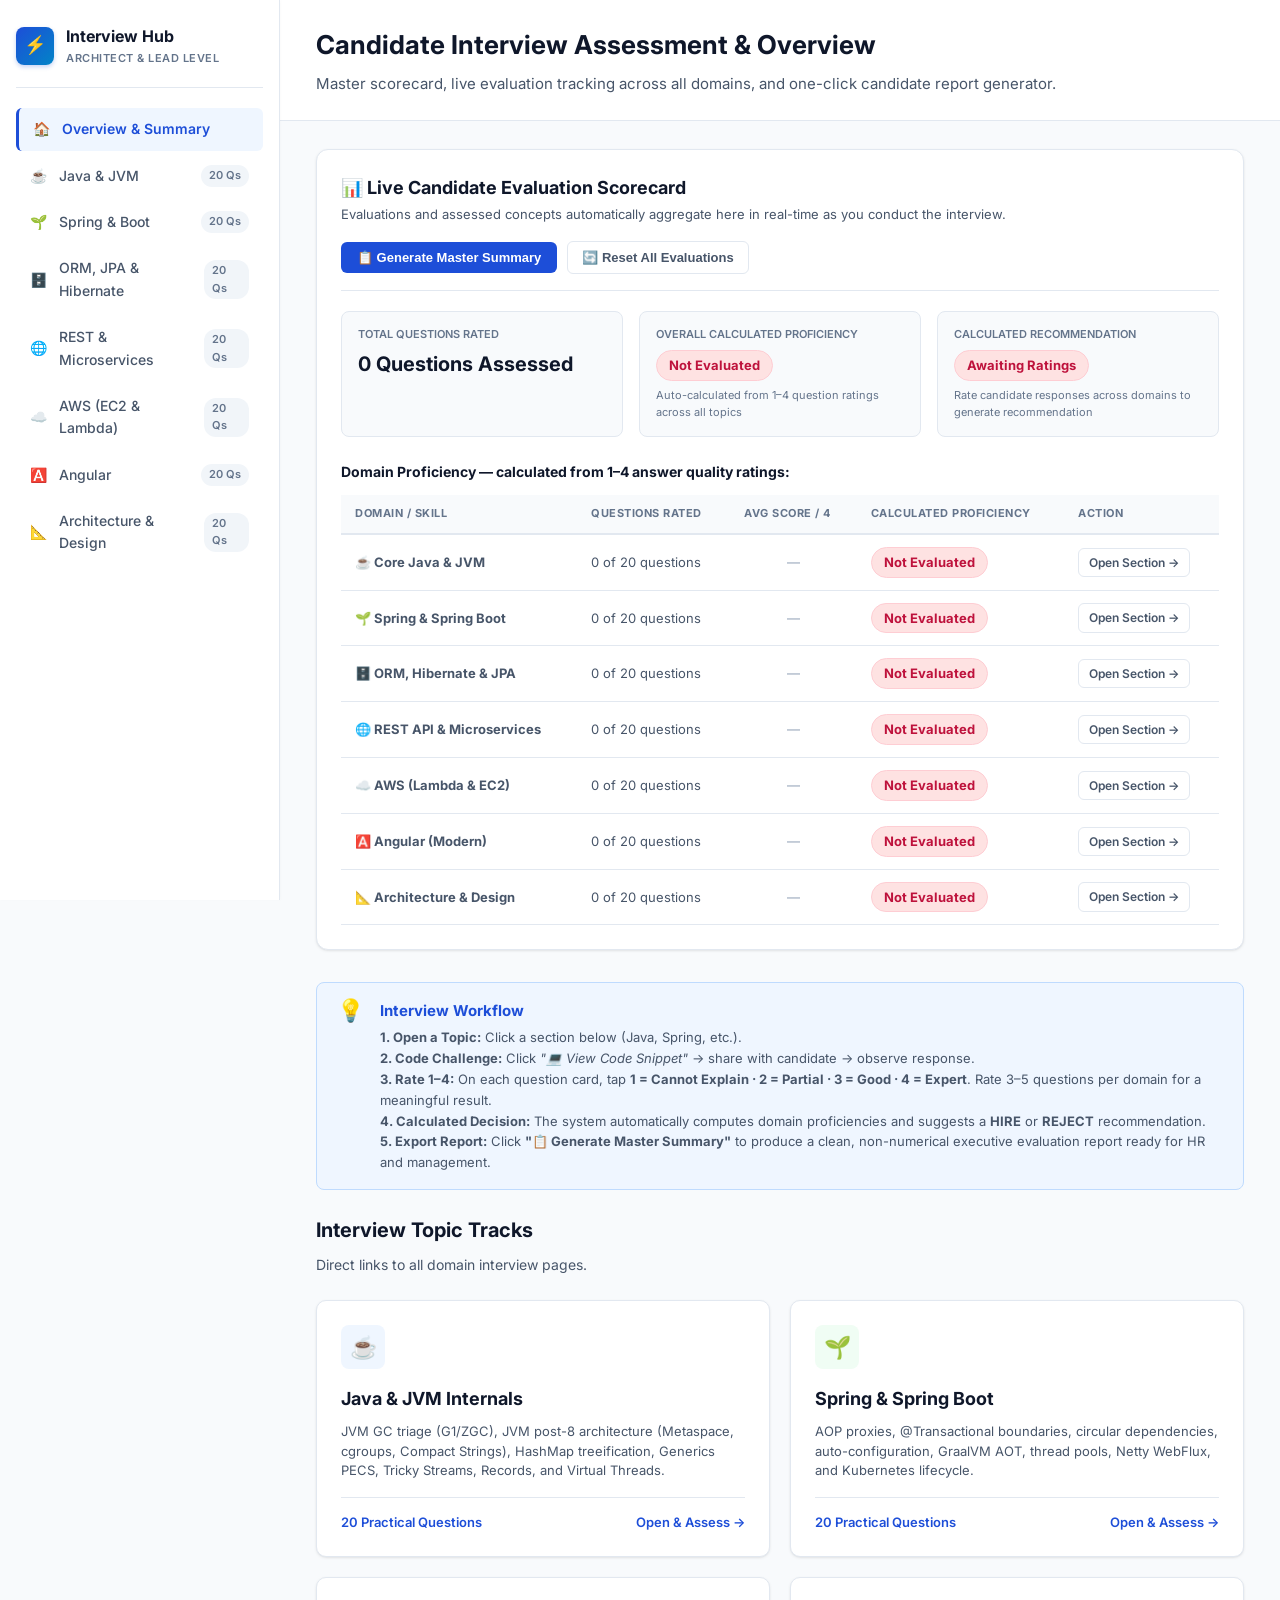
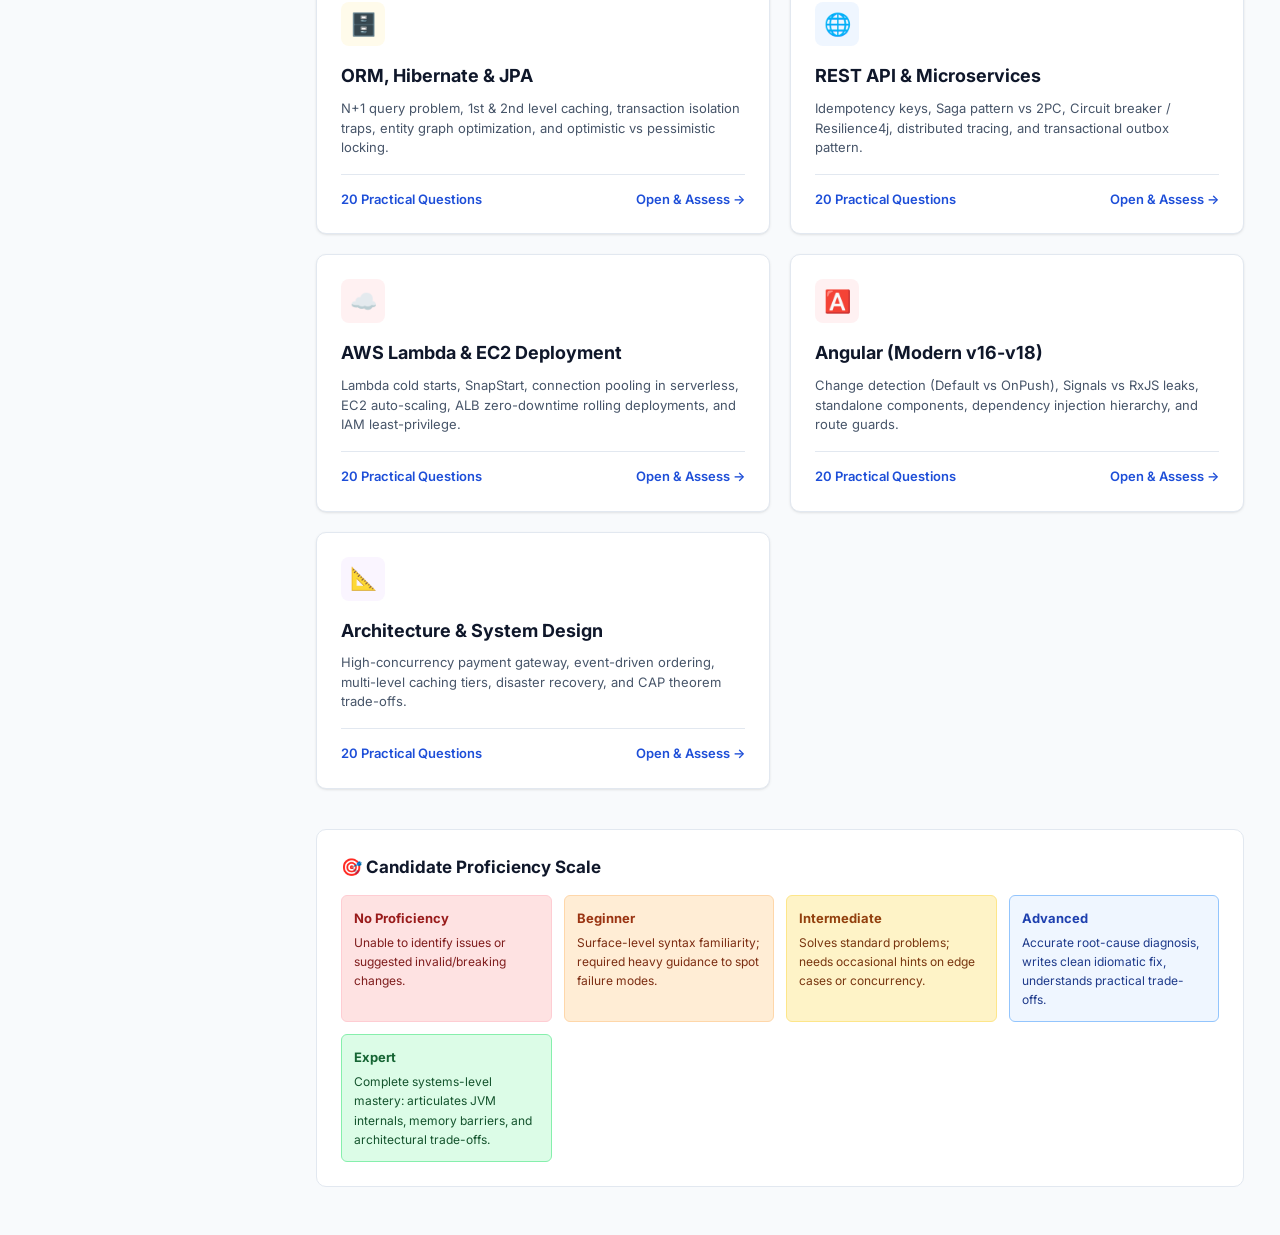
==== interview-questions/index.html @ 67044728 "Interview questions" ====
<!DOCTYPE html>
<html lang="en">
<head>
    <meta charset="UTF-8">
    <meta name="viewport" content="width=device-width, initial-scale=1.0">
    <title>Technical Interview Suite | Candidate Assessment Hub</title>
    <link rel="stylesheet" href="css/styles.css">
</head>
<body>
    <!-- Sidebar Navigation -->
    <aside class="sidebar">
        <div class="brand">
            <div class="brand-icon">⚡</div>
            <div class="brand-title">
                <h2>Interview Hub</h2>
                <p>Architect & Lead Level</p>
            </div>
        </div>
        <ul class="nav-links">
            <li><a href="index.html" class="nav-link active"><span>🏠</span> Overview & Summary</a></li>
            <li><a href="java.html" class="nav-link"><span>☕</span> Java & JVM <span class="nav-badge">20 Qs</span></a></li>
            <li><a href="spring-spring-boot.html" class="nav-link"><span>🌱</span> Spring & Boot <span class="nav-badge">20 Qs</span></a></li>
            <li><a href="orm-hibernate-jpa.html" class="nav-link"><span>🗄️</span> ORM, JPA & Hibernate <span class="nav-badge">20 Qs</span></a></li>
            <li><a href="rest-api-microservices.html" class="nav-link"><span>🌐</span> REST & Microservices <span class="nav-badge">20 Qs</span></a></li>
            <li><a href="aws-deployment.html" class="nav-link"><span>☁️</span> AWS (EC2 & Lambda) <span class="nav-badge">20 Qs</span></a></li>
            <li><a href="angular.html" class="nav-link"><span>🅰️</span> Angular <span class="nav-badge">20 Qs</span></a></li>
            <li><a href="architecture-design.html" class="nav-link"><span>📐</span> Architecture & Design <span class="nav-badge">20 Qs</span></a></li>
        </ul>
    </aside>

    <!-- Main Content Area -->
    <main class="main-wrapper">
        <header class="header">
            <h1>Candidate Interview Assessment & Overview</h1>
            <p>Master scorecard, live evaluation tracking across all domains, and one-click candidate report generator.</p>
        </header>

        <div class="content-container">

            <!-- MASTER INTERVIEW EVALUATION DASHBOARD -->
            <div class="master-summary-box">
                <div class="master-summary-header">
                    <div>
                        <h2 style="font-size: 18px; font-weight: 700; color: #0f172a;">📊 Live Candidate Evaluation Scorecard</h2>
                        <p style="font-size: 13px; color: var(--text-secondary); margin-top: 2px;">
                            Evaluations and assessed concepts automatically aggregate here in real-time as you conduct the interview.
                        </p>
                    </div>
                    <div style="display: flex; gap: 10px; align-items: center;">
                        <button class="btn-primary" onclick="openMasterSummaryModal()">📋 Generate Master Summary</button>
                        <button class="btn-outline" onclick="resetAllInterviewData()">🔄 Reset All Evaluations</button>
                    </div>
                </div>

                <!-- Stats Cards Grid -->
                <div class="master-stats-grid">
                    <div class="master-stat-card">
                        <div class="label">Total Questions Rated</div>
                        <div class="value" id="masterTotalEvaluated">0 Questions Rated</div>
                    </div>
                    <div class="master-stat-card">
                        <div class="label">Overall Calculated Proficiency</div>
                        <div style="margin-top: 6px;">
                            <span class="verdict-badge none" id="masterOverallVerdict">Not Rated Yet</span>
                            <div style="font-size: 11px; color: var(--text-muted); margin-top: 6px;">Auto-calculated from 1–4 question ratings across all topics</div>
                        </div>
                    </div>
                    <div class="master-stat-card">
                        <div class="label">Calculated Recommendation</div>
                        <div style="margin-top: 6px;">
                            <span class="verdict-badge none" id="masterCalculatedRecommendation">Awaiting Ratings</span>
                            <div style="font-size: 11px; color: var(--text-muted); margin-top: 6px;" id="masterRecommendationSub">Rate questions across domains to generate recommendation</div>
                        </div>
                    </div>
                </div>

                <!-- Section Breakdown Table -->
                <h3 style="font-size: 14px; font-weight: 700; color: #0f172a; margin-top: 14px; margin-bottom: 8px;">
                    Domain Proficiency — calculated from 1–4 answer quality ratings:
                </h3>
                <table class="section-summary-table">
                    <thead>
                        <tr>
                            <th>Domain / Skill</th>
                            <th>Questions Rated</th>
                            <th>Avg Score / 4</th>
                            <th>Calculated Proficiency</th>
                            <th>Action</th>
                        </tr>
                    </thead>
                    <tbody id="masterSummaryTableBody">
                        <!-- Populated dynamically by interview-tracker.js -->
                    </tbody>
                </table>
            </div>

            <!-- Guidelines Box -->
            <div class="guideline-box">
                <div class="icon">💡</div>
                <div>
                    <h3>Interview Workflow</h3>
                    <p>
                        <strong>1. Open a Topic:</strong> Click a section below (Java, Spring, etc.).<br>
                        <strong>2. Code Challenge:</strong> Click <em>"💻 View Code Snippet"</em> → share with candidate → observe response.<br>
                        <strong>3. Rate 1–4:</strong> On each question card, tap <strong>1 = Cannot Explain · 2 = Partial · 3 = Good · 4 = Expert</strong>. Rate 3–5 questions per domain for a meaningful result.<br>
                        <strong>4. Calculated Decision:</strong> The system automatically computes domain proficiencies and suggests a <strong>HIRE</strong> or <strong>REJECT</strong> recommendation.<br>
                        <strong>5. Export Report:</strong> Click <strong>"📋 Generate Master Summary"</strong> to produce a clean, non-numerical executive evaluation report ready for HR and management.
                    </p>
                </div>
            </div>

            <h2 style="font-size: 20px; margin-bottom: 8px;">Interview Topic Tracks</h2>
            <p style="color: var(--text-secondary); font-size: 14px; margin-bottom: 20px;">
                Direct links to all domain interview pages.
            </p>

            <!-- Topic Cards Grid -->
            <div class="hub-grid">
                <!-- Java Card -->
                <a href="java.html" class="hub-card">
                    <div>
                        <div class="hub-card-icon" style="background: var(--primary-blue-light); color: var(--primary-blue);">☕</div>
                        <h3 class="hub-card-title">Java & JVM Internals</h3>
                        <p class="hub-card-desc">
                            JVM GC triage (G1/ZGC), JVM post-8 architecture (Metaspace, cgroups, Compact Strings), HashMap treeification, Generics PECS, Tricky Streams, Records, and Virtual Threads.
                        </p>
                    </div>
                    <div class="hub-card-footer">
                        <span>20 Practical Questions</span>
                        <span>Open & Assess →</span>
                    </div>
                </a>

                <!-- Spring & Boot Card -->
                <a href="spring-spring-boot.html" class="hub-card">
                    <div>
                        <div class="hub-card-icon" style="background: var(--accent-green-bg); color: var(--accent-green);">🌱</div>
                        <h3 class="hub-card-title">Spring & Spring Boot</h3>
                        <p class="hub-card-desc">
                            AOP proxies, @Transactional boundaries, circular dependencies, auto-configuration, GraalVM AOT, thread pools, Netty WebFlux, and Kubernetes lifecycle.
                        </p>
                    </div>
                    <div class="hub-card-footer">
                        <span>20 Practical Questions</span>
                        <span>Open & Assess →</span>
                    </div>
                </a>

                <!-- ORM, Hibernate & JPA Card -->
                <a href="orm-hibernate-jpa.html" class="hub-card">
                    <div>
                        <div class="hub-card-icon" style="background: var(--accent-amber-bg); color: var(--accent-amber);">🗄️</div>
                        <h3 class="hub-card-title">ORM, Hibernate & JPA</h3>
                        <p class="hub-card-desc">
                            N+1 query problem, 1st & 2nd level caching, transaction isolation traps, entity graph optimization, and optimistic vs pessimistic locking.
                        </p>
                    </div>
                    <div class="hub-card-footer">
                        <span>20 Practical Questions</span>
                        <span>Open & Assess →</span>
                    </div>
                </a>

                <!-- REST API & Microservices Card -->
                <a href="rest-api-microservices.html" class="hub-card">
                    <div>
                        <div class="hub-card-icon" style="background: #eff6ff; color: #2563eb;">🌐</div>
                        <h3 class="hub-card-title">REST API & Microservices</h3>
                        <p class="hub-card-desc">
                            Idempotency keys, Saga pattern vs 2PC, Circuit breaker / Resilience4j, distributed tracing, and transactional outbox pattern.
                        </p>
                    </div>
                    <div class="hub-card-footer">
                        <span>20 Practical Questions</span>
                        <span>Open & Assess →</span>
                    </div>
                </a>

                <!-- AWS Deployment Card -->
                <a href="aws-deployment.html" class="hub-card">
                    <div>
                        <div class="hub-card-icon" style="background: var(--accent-rose-bg); color: var(--accent-rose);">☁️</div>
                        <h3 class="hub-card-title">AWS Lambda & EC2 Deployment</h3>
                        <p class="hub-card-desc">
                            Lambda cold starts, SnapStart, connection pooling in serverless, EC2 auto-scaling, ALB zero-downtime rolling deployments, and IAM least-privilege.
                        </p>
                    </div>
                    <div class="hub-card-footer">
                        <span>20 Practical Questions</span>
                        <span>Open & Assess →</span>
                    </div>
                </a>

                <!-- Angular Card -->
                <a href="angular.html" class="hub-card">
                    <div>
                        <div class="hub-card-icon" style="background: #fff1f2; color: #e11d48;">🅰️</div>
                        <h3 class="hub-card-title">Angular (Modern v16-v18)</h3>
                        <p class="hub-card-desc">
                            Change detection (Default vs OnPush), Signals vs RxJS leaks, standalone components, dependency injection hierarchy, and route guards.
                        </p>
                    </div>
                    <div class="hub-card-footer">
                        <span>20 Practical Questions</span>
                        <span>Open & Assess →</span>
                    </div>
                </a>

                <!-- Architecture & Design Card -->
                <a href="architecture-design.html" class="hub-card">
                    <div>
                        <div class="hub-card-icon" style="background: #faf5ff; color: #9333ea;">📐</div>
                        <h3 class="hub-card-title">Architecture & System Design</h3>
                        <p class="hub-card-desc">
                            High-concurrency payment gateway, event-driven ordering, multi-level caching tiers, disaster recovery, and CAP theorem trade-offs.
                        </p>
                    </div>
                    <div class="hub-card-footer">
                        <span>20 Practical Questions</span>
                        <span>Open & Assess →</span>
                    </div>
                </a>
            </div>

            <!-- 5-Level Proficiency Rubric Guide -->
            <div style="margin-top: 40px; background-color: #ffffff; border: 1px solid var(--border-color); border-radius: 10px; padding: 24px;">
                <h3 style="font-size: 17px; margin-bottom: 14px; color: var(--text-primary);">🎯 Candidate Proficiency Scale</h3>
                <div style="display: grid; grid-template-columns: repeat(auto-fit, minmax(200px, 1fr)); gap: 12px;">
                    <div style="background-color: #fee2e2; border: 1px solid #fecdd3; padding: 12px; border-radius: 6px;">
                        <h4 style="color: #991b1b; font-size: 13px; margin-bottom: 4px;">No Proficiency</h4>
                        <p style="font-size: 12px; color: #7f1d1d;">Unable to identify issues or suggested invalid/breaking changes.</p>
                    </div>
                    <div style="background-color: #ffedd5; border: 1px solid #fed7aa; padding: 12px; border-radius: 6px;">
                        <h4 style="color: #9a3412; font-size: 13px; margin-bottom: 4px;">Beginner</h4>
                        <p style="font-size: 12px; color: #7c2d12;">Surface-level syntax familiarity; required heavy guidance to spot failure modes.</p>
                    </div>
                    <div style="background-color: #fef3c7; border: 1px solid #fde68a; padding: 12px; border-radius: 6px;">
                        <h4 style="color: #92400e; font-size: 13px; margin-bottom: 4px;">Intermediate</h4>
                        <p style="font-size: 12px; color: #78350f;">Solves standard problems; needs occasional hints on edge cases or concurrency.</p>
                    </div>
                    <div style="background-color: #eff6ff; border: 1px solid #93c5fd; padding: 12px; border-radius: 6px;">
                        <h4 style="color: #1e40af; font-size: 13px; margin-bottom: 4px;">Advanced</h4>
                        <p style="font-size: 12px; color: #1e3a8a;">Accurate root-cause diagnosis, writes clean idiomatic fix, understands practical trade-offs.</p>
                    </div>
                    <div style="background-color: #dcfce7; border: 1px solid #86efac; padding: 12px; border-radius: 6px;">
                        <h4 style="color: #166534; font-size: 13px; margin-bottom: 4px;">Expert</h4>
                        <p style="font-size: 12px; color: #14532d;">Complete systems-level mastery: articulates JVM internals, memory barriers, and architectural trade-offs.</p>
                    </div>
                </div>
            </div>
        </div>
    </main>

    <!-- Master Summary Modal Popup -->
    <div class="modal-overlay" id="masterSummaryModal">
        <div class="modal-card" style="max-width: 750px;">
            <div class="modal-header">
                <h3>📋 Comprehensive Candidate Assessment Report</h3>
                <button class="btn-outline" onclick="closeMasterSummaryModal()" style="padding: 4px 10px;">✕</button>
            </div>
            <div class="modal-body">
                <p style="font-size: 13px; color: var(--text-secondary); margin-bottom: 12px;">
                    Copy this clean, bulleted assessment directly into your recruiting portal (Workday, Greenhouse, Lever, email, etc.):
                </p>
                <textarea id="masterSummaryTextarea" style="width: 100%; height: 320px; font-family: 'JetBrains Mono', monospace; font-size: 12px; padding: 14px; border: 1px solid var(--border-color); border-radius: 6px; background-color: #f8fafc; resize: vertical; line-height: 1.5;"></textarea>
            </div>
            <div class="modal-footer">
                <button class="btn-outline" onclick="closeMasterSummaryModal()">Close</button>
                <button class="btn-primary" id="copyMasterSummaryBtn" onclick="copyMasterSummaryToClipboard()">📋 Copy Report to Clipboard</button>
            </div>
        </div>
    </div>

    <!-- Tracker Scripts -->
    <script src="js/interview-tracker.js"></script>
    <script>
        document.addEventListener('DOMContentLoaded', function() {
            initIndexPage();
        });
    </script>
</body>
</html>
---- interview-questions/css/styles.css ----
/* Import Modern, Professional Free Google Fonts */
@import url('https://fonts.googleapis.com/css2?family=Inter:wght@400;500;600;700&family=JetBrains+Mono:wght@400;500;600&display=swap');

:root {
    /* Clean Blue & White Palette */
    --bg-primary: #f8fafc;
    --bg-secondary: #ffffff;
    --bg-card: #ffffff;
    --bg-code: #0f172a;
    --text-primary: #0f172a;
    --text-secondary: #475569;
    --text-muted: #64748b;
    
    /* Blues & Accents */
    --primary-blue: #1d4ed8;
    --primary-blue-light: #eff6ff;
    --primary-blue-hover: #1e40af;
    --accent-sky: #0284c7;
    --accent-green: #15803d;
    --accent-green-bg: #f0fdf4;
    --accent-amber: #b45309;
    --accent-amber-bg: #fffbeb;
    --accent-rose: #be123c;
    --accent-rose-bg: #fff1f2;
    
    --border-color: #e2e8f0;
    --border-hover: #cbd5e1;
    --card-shadow: 0 1px 3px 0 rgba(0, 0, 0, 0.08), 0 1px 2px -1px rgba(0, 0, 0, 0.08);
    --card-shadow-hover: 0 10px 15px -3px rgba(0, 0, 0, 0.08), 0 4px 6px -4px rgba(0, 0, 0, 0.04);
}

* {
    box-sizing: border-box;
    margin: 0;
    padding: 0;
}

body {
    font-family: 'Inter', -apple-system, BlinkMacSystemFont, "Segoe UI", Roboto, Helvetica, Arial, sans-serif;
    background-color: var(--bg-primary);
    color: var(--text-primary);
    line-height: 1.6;
    display: flex;
    min-height: 100vh;
}

/* Sidebar Navigation */
.sidebar {
    width: 280px;
    background-color: #ffffff;
    border-right: 1px solid var(--border-color);
    padding: 24px 16px;
    display: flex;
    flex-direction: column;
    position: fixed;
    top: 0;
    bottom: 0;
    left: 0;
    overflow-y: auto;
    z-index: 50;
    box-shadow: 1px 0 3px rgba(0, 0, 0, 0.02);
}

.brand {
    display: flex;
    align-items: center;
    gap: 12px;
    padding-bottom: 20px;
    margin-bottom: 20px;
    border-bottom: 1px solid var(--border-color);
}

.brand-icon {
    width: 38px;
    height: 38px;
    background: linear-gradient(135deg, #1d4ed8, #0284c7);
    border-radius: 8px;
    display: flex;
    align-items: center;
    justify-content: center;
    font-weight: 700;
    color: #ffffff;
    font-size: 18px;
    box-shadow: 0 2px 4px rgba(29, 78, 216, 0.25);
}

.brand-title h2 {
    font-size: 16px;
    font-weight: 700;
    color: #0f172a;
}

.brand-title p {
    font-size: 11px;
    color: var(--text-muted);
    text-transform: uppercase;
    letter-spacing: 0.5px;
    font-weight: 600;
}

.nav-links {
    list-style: none;
    display: flex;
    flex-direction: column;
    gap: 4px;
}

.nav-link {
    display: flex;
    align-items: center;
    gap: 12px;
    padding: 10px 14px;
    border-radius: 6px;
    color: var(--text-secondary);
    text-decoration: none;
    font-size: 14px;
    font-weight: 500;
    transition: all 0.15s ease;
}

.nav-link:hover {
    background-color: var(--primary-blue-light);
    color: var(--primary-blue);
}

.nav-link.active {
    background-color: var(--primary-blue-light);
    color: var(--primary-blue);
    font-weight: 600;
    border-left: 3px solid var(--primary-blue);
}

.nav-badge {
    margin-left: auto;
    font-size: 11px;
    padding: 2px 8px;
    background-color: #f1f5f9;
    border-radius: 12px;
    color: var(--text-muted);
    font-weight: 600;
}

.nav-link.active .nav-badge {
    background-color: #dbeafe;
    color: var(--primary-blue);
}

/* Main Content Area */
.main-wrapper {
    margin-left: 280px;
    flex: 1;
    display: flex;
    flex-direction: column;
    min-height: 100vh;
}

.header {
    background-color: #ffffff;
    border-bottom: 1px solid var(--border-color);
    padding: 24px 36px;
}

.header h1 {
    font-size: 26px;
    font-weight: 700;
    color: #0f172a;
    margin-bottom: 6px;
}

.header p {
    color: var(--text-secondary);
    font-size: 15px;
}

.content-container {
    padding: 28px 36px 48px;
    max-width: 1200px;
}

/* Guidelines Box */
.guideline-box {
    background-color: var(--primary-blue-light);
    border: 1px solid #bfdbfe;
    border-radius: 8px;
    padding: 16px 20px;
    margin-bottom: 24px;
    display: flex;
    align-items: flex-start;
    gap: 16px;
}

.guideline-box .icon {
    font-size: 22px;
    line-height: 1;
}

.guideline-box h3 {
    font-size: 15px;
    color: var(--primary-blue);
    margin-bottom: 4px;
}

.guideline-box p {
    font-size: 13px;
    color: var(--text-secondary);
}

/* SKILL-LEVEL EVALUATION STICKY BAR */
.skill-evaluation-bar {
    position: sticky;
    top: 0;
    z-index: 40;
    background: #ffffff;
    border: 1px solid var(--border-color);
    border-radius: 10px;
    padding: 16px 22px;
    margin-bottom: 24px;
    box-shadow: 0 4px 14px rgba(0, 0, 0, 0.06);
    display: flex;
    flex-direction: column;
    gap: 12px;
}

.skill-eval-top-row {
    display: flex;
    align-items: center;
    justify-content: space-between;
    flex-wrap: wrap;
    gap: 12px;
}

.skill-title-block h3 {
    font-size: 16px;
    font-weight: 700;
    color: #0f172a;
}

.skill-title-block p {
    font-size: 12px;
    color: var(--text-muted);
}

.skill-eval-controls {
    display: flex;
    align-items: center;
    justify-content: space-between;
    flex-wrap: wrap;
    gap: 14px;
    padding-top: 10px;
    border-top: 1px solid var(--border-color);
}

.proficiency-selector-group {
    display: flex;
    align-items: center;
    gap: 8px;
    flex-wrap: wrap;
}

.proficiency-label {
    font-size: 12px;
    font-weight: 700;
    color: var(--text-secondary);
    text-transform: uppercase;
    letter-spacing: 0.5px;
    margin-right: 4px;
}

.prof-btn {
    padding: 6px 14px;
    border-radius: 6px;
    font-size: 12px;
    font-weight: 600;
    border: 1px solid var(--border-color);
    background-color: #ffffff;
    color: var(--text-secondary);
    cursor: pointer;
    transition: all 0.15s ease;
}

.prof-btn:hover {
    border-color: var(--primary-blue);
    color: var(--primary-blue);
}

.prof-btn.active-none {
    background-color: #fee2e2;
    border-color: #f87171;
    color: #991b1b;
}

.prof-btn.active-beginner {
    background-color: #ffedd5;
    border-color: #fb923c;
    color: #9a3412;
}

.prof-btn.active-intermediate {
    background-color: #fef3c7;
    border-color: #fbbf24;
    color: #92400e;
}

.prof-btn.active-advanced {
    background-color: #dbeafe;
    border-color: #60a5fa;
    color: #1e40af;
}

.prof-btn.active-expert {
    background-color: #dcfce7;
    border-color: #4ade80;
    color: #166534;
}

/* Binary Hiring Decision Buttons */
.decision-group {
    display: flex;
    align-items: center;
    gap: 6px;
}

.btn-decision {
    padding: 6px 14px;
    border-radius: 6px;
    font-size: 12px;
    font-weight: 700;
    cursor: pointer;
    border: 1px solid var(--border-color);
    background-color: #ffffff;
    color: var(--text-secondary);
    transition: all 0.15s ease;
}

.btn-decision-hire.active {
    background-color: #15803d;
    border-color: #15803d;
    color: #ffffff;
}

.btn-decision-reject.active {
    background-color: #be123c;
    border-color: #be123c;
    color: #ffffff;
}

/* Checkbox button on Question Card */
.btn-concept-check {
    padding: 7px 14px;
    border-radius: 6px;
    font-size: 12px;
    font-weight: 600;
    cursor: pointer;
    border: 1px solid var(--border-color);
    background-color: #ffffff;
    color: var(--text-secondary);
    display: inline-flex;
    align-items: center;
    gap: 6px;
    transition: all 0.15s ease;
}

.btn-concept-check:hover {
    border-color: var(--primary-blue);
    color: var(--primary-blue);
}

.btn-concept-check.checked {
    background-color: #dcfce7;
    border-color: #4ade80;
    color: #166534;
    font-weight: 700;
}

/* Master Summary Dashboard on index.html */
.master-summary-box {
    background: #ffffff;
    border: 1px solid var(--border-color);
    border-radius: 12px;
    padding: 24px;
    margin-bottom: 32px;
    box-shadow: var(--card-shadow);
}

.master-summary-header {
    display: flex;
    justify-content: space-between;
    align-items: center;
    flex-wrap: wrap;
    gap: 16px;
    margin-bottom: 20px;
    padding-bottom: 16px;
    border-bottom: 1px solid var(--border-color);
}

.master-stats-grid {
    display: grid;
    grid-template-columns: repeat(auto-fit, minmax(220px, 1fr));
    gap: 16px;
    margin-bottom: 24px;
}

.master-stat-card {
    background: #f8fafc;
    border: 1px solid var(--border-color);
    border-radius: 8px;
    padding: 14px 16px;
}

.master-stat-card .label {
    font-size: 11px;
    text-transform: uppercase;
    color: var(--text-muted);
    font-weight: 600;
}

.master-stat-card .value {
    font-size: 20px;
    font-weight: 700;
    color: #0f172a;
    margin-top: 4px;
}

.section-summary-table {
    width: 100%;
    border-collapse: collapse;
    margin-top: 12px;
    font-size: 13px;
}

.section-summary-table th {
    text-align: left;
    padding: 10px 14px;
    background-color: #f8fafc;
    border-bottom: 2px solid var(--border-color);
    color: var(--text-muted);
    font-size: 11px;
    text-transform: uppercase;
    letter-spacing: 0.5px;
}

.section-summary-table td {
    padding: 12px 14px;
    border-bottom: 1px solid var(--border-color);
    color: var(--text-secondary);
}

.section-summary-table tr:hover td {
    background-color: #f8fafc;
}

/* 5 Proficiency Badges */
.verdict-badge {
    display: inline-block;
    padding: 4px 12px;
    border-radius: 20px;
    font-size: 13px;
    font-weight: 700;
    background-color: #f1f5f9;
    color: var(--text-muted);
}

.verdict-badge.expert {
    background-color: #dcfce7;
    color: #15803d;
    border: 1px solid #86efac;
}

.verdict-badge.advanced {
    background-color: #eff6ff;
    color: #1d4ed8;
    border: 1px solid #93c5fd;
}

.verdict-badge.intermediate {
    background-color: #fef3c7;
    color: #b45309;
    border: 1px solid #fde68a;
}

.verdict-badge.beginner {
    background-color: #ffedd5;
    color: #c2410c;
    border: 1px solid #fed7aa;
}

.verdict-badge.none {
    background-color: #fee2e2;
    color: #be123c;
    border: 1px solid #fecdd3;
}

.verdict-badge.hire {
    background-color: #dcfce7;
    color: #15803d;
    border: 1px solid #86efac;
}

.verdict-badge.reject {
    background-color: #fee2e2;
    color: #be123c;
    border: 1px solid #fecdd3;
}

/* Buttons */
.btn-primary {
    background-color: var(--primary-blue);
    color: #ffffff;
    border: none;
    padding: 8px 16px;
    border-radius: 6px;
    font-size: 13px;
    font-weight: 600;
    cursor: pointer;
    display: inline-flex;
    align-items: center;
    gap: 6px;
    text-decoration: none;
    transition: background-color 0.15s ease;
}

.btn-primary:hover {
    background-color: var(--primary-blue-hover);
}

.btn-outline {
    background-color: transparent;
    color: var(--text-secondary);
    border: 1px solid var(--border-color);
    padding: 8px 14px;
    border-radius: 6px;
    font-size: 13px;
    font-weight: 600;
    cursor: pointer;
    text-decoration: none;
    display: inline-flex;
    align-items: center;
    gap: 6px;
    transition: all 0.15s ease;
}

.btn-outline:hover {
    background-color: #f1f5f9;
    color: #0f172a;
}

/* View Code Snippet Button on Question Card */
.btn-view-code {
    background: linear-gradient(135deg, #eff6ff, #dbeafe);
    border: 1px solid #93c5fd;
    color: #1e40af;
    padding: 9px 15px;
    border-radius: 8px;
    font-size: 13px;
    font-weight: 600;
    cursor: pointer;
    display: inline-flex;
    align-items: center;
    gap: 8px;
    margin-top: 8px;
    transition: all 0.2s ease;
}

.btn-view-code:hover {
    background: linear-gradient(135deg, #dbeafe, #bfdbfe);
    border-color: #60a5fa;
    transform: translateY(-1px);
    box-shadow: 0 2px 4px rgba(29, 78, 216, 0.1);
}

/* Filter / Search Bar */
.filter-bar {
    display: flex;
    gap: 12px;
    margin-bottom: 20px;
    flex-wrap: wrap;
}

.search-input {
    flex: 1;
    min-width: 260px;
    background-color: #ffffff;
    border: 1px solid var(--border-color);
    border-radius: 6px;
    padding: 10px 16px;
    color: var(--text-primary);
    font-size: 14px;
    outline: none;
    transition: border-color 0.2s;
}

.search-input:focus {
    border-color: var(--primary-blue);
    box-shadow: 0 0 0 3px rgba(29, 78, 216, 0.1);
}

/* Question Cards */
.question-card {
    background-color: var(--bg-card);
    border: 1px solid var(--border-color);
    border-radius: 10px;
    margin-bottom: 24px;
    box-shadow: var(--card-shadow);
    overflow: hidden;
    transition: border-color 0.15s ease, box-shadow 0.15s ease;
}

.question-card:hover {
    border-color: var(--border-hover);
    box-shadow: var(--card-shadow-hover);
}

.card-header {
    padding: 14px 20px;
    background-color: #f8fafc;
    border-bottom: 1px solid var(--border-color);
    display: flex;
    justify-content: space-between;
    align-items: center;
    flex-wrap: wrap;
    gap: 10px;
}

.concept-badge {
    display: inline-flex;
    align-items: center;
    gap: 6px;
    background: var(--primary-blue-light);
    color: var(--primary-blue);
    border: 1px solid #bfdbfe;
    padding: 4px 12px;
    border-radius: 20px;
    font-size: 12px;
    font-weight: 600;
}

.q-number {
    font-size: 13px;
    font-weight: 600;
    color: var(--text-muted);
}

.card-body {
    padding: 22px 24px;
}

/* Section Blocks */
.section-block {
    margin-bottom: 16px;
}

.section-title {
    font-size: 12px;
    font-weight: 700;
    text-transform: uppercase;
    letter-spacing: 0.75px;
    color: var(--primary-blue);
    margin-bottom: 6px;
    display: flex;
    align-items: center;
    gap: 6px;
}

.concept-text {
    font-size: 14px;
    color: var(--text-secondary);
    line-height: 1.5;
}

.question-title {
    font-size: 15px;
    font-weight: 600;
    color: #0f172a;
    line-height: 1.6;
}

/* Question Card Actions Row */
.question-actions-row {
    margin-top: 18px;
    padding-top: 14px;
    border-top: 1px solid var(--border-color);
    display: flex;
    align-items: center;
    justify-content: space-between;
    flex-wrap: wrap;
    gap: 12px;
}

/* Code Snippet Styles in Modals */
.code-wrapper {
    position: relative;
    background-color: var(--bg-code);
    border: 1px solid #1e293b;
    border-radius: 8px;
    margin-top: 10px;
    overflow: hidden;
}

.code-header {
    display: flex;
    justify-content: space-between;
    align-items: center;
    padding: 10px 16px;
    background-color: #1e293b;
    border-bottom: 1px solid #334155;
    font-size: 12px;
    color: #94a3b8;
}

.code-lang {
    color: #38bdf8;
    font-weight: 600;
}

pre {
    padding: 16px;
    overflow-x: auto;
    font-family: "JetBrains Mono", Consolas, "Courier New", monospace;
    font-size: 13px;
    line-height: 1.6;
    color: #f1f5f9;
}

/* Collapsible Interviewer Solution / Evaluation */
.solution-toggle {
    background-color: #ffffff;
    border: 1px solid var(--border-color);
    width: 100%;
    padding: 11px 16px;
    border-radius: 6px;
    color: var(--accent-green);
    cursor: pointer;
    font-size: 13px;
    font-weight: 600;
    display: flex;
    align-items: center;
    justify-content: space-between;
    margin-top: 14px;
    transition: background-color 0.15s;
}

.solution-toggle:hover {
    background-color: var(--accent-green-bg);
    border-color: #bbf7d0;
}

.solution-content {
    display: none;
    margin-top: 12px;
    padding: 18px;
    background-color: #f8fafc;
    border: 1px solid #bbf7d0;
    border-radius: 8px;
}

.solution-content.show {
    display: block;
}

.solution-heading {
    font-size: 13px;
    font-weight: 700;
    color: var(--accent-green);
    margin-bottom: 8px;
    text-transform: uppercase;
}

.evaluation-grid {
    display: grid;
    grid-template-columns: 1fr 1fr;
    gap: 12px;
    margin-top: 14px;
}

@media (max-width: 768px) {
    .evaluation-grid {
        grid-template-columns: 1fr;
    }
}

.eval-box {
    padding: 12px 14px;
    border-radius: 6px;
    font-size: 12px;
    line-height: 1.5;
}

.eval-bad {
    background-color: var(--accent-rose-bg);
    border: 1px solid #fecdd3;
    color: #9f1239;
}

.eval-good {
    background-color: var(--accent-green-bg);
    border: 1px solid #bbf7d0;
    color: #14532d;
}

.eval-title {
    font-weight: 700;
    margin-bottom: 4px;
    display: flex;
    align-items: center;
    gap: 6px;
}

/* Home / Index Dashboard Cards */
.hub-grid {
    display: grid;
    grid-template-columns: repeat(auto-fill, minmax(320px, 1fr));
    gap: 20px;
    margin-top: 24px;
}

.hub-card {
    background-color: #ffffff;
    border: 1px solid var(--border-color);
    border-radius: 10px;
    padding: 24px;
    text-decoration: none;
    color: inherit;
    display: flex;
    flex-direction: column;
    justify-content: space-between;
    transition: all 0.2s ease;
    box-shadow: var(--card-shadow);
}

.hub-card:hover {
    transform: translateY(-2px);
    border-color: var(--primary-blue);
    box-shadow: var(--card-shadow-hover);
}

.hub-card-icon {
    width: 44px;
    height: 44px;
    border-radius: 8px;
    display: flex;
    align-items: center;
    justify-content: center;
    font-size: 22px;
    margin-bottom: 16px;
}

.hub-card-title {
    font-size: 18px;
    font-weight: 700;
    color: #0f172a;
    margin-bottom: 8px;
}

.hub-card-desc {
    font-size: 13px;
    color: var(--text-secondary);
    line-height: 1.5;
    margin-bottom: 16px;
}

.hub-card-footer {
    display: flex;
    align-items: center;
    justify-content: space-between;
    padding-top: 14px;
    border-top: 1px solid var(--border-color);
    font-size: 13px;
    color: var(--primary-blue);
    font-weight: 600;
}

/* Modal Popup Styles */
.modal-overlay {
    display: none;
    position: fixed;
    top: 0;
    left: 0;
    right: 0;
    bottom: 0;
    background: rgba(15, 23, 42, 0.65);
    backdrop-filter: blur(3px);
    z-index: 100;
    align-items: center;
    justify-content: center;
    padding: 24px;
}

.modal-overlay.show {
    display: flex;
}

.modal-card {
    background: #ffffff;
    border-radius: 12px;
    width: 100%;
    max-width: 650px;
    max-height: 90vh;
    display: flex;
    flex-direction: column;
    box-shadow: 0 20px 25px -5px rgba(0, 0, 0, 0.25);
    overflow: hidden;
}

.modal-card.modal-code-card {
    max-width: 800px;
}

.modal-header {
    padding: 16px 22px;
    border-bottom: 1px solid var(--border-color);
    display: flex;
    justify-content: space-between;
    align-items: center;
    background-color: #f8fafc;
}

.modal-header h3 {
    font-size: 16px;
    color: #0f172a;
    font-weight: 700;
    display: flex;
    align-items: center;
    gap: 8px;
}

.modal-body {
    padding: 20px 22px;
    overflow-y: auto;
}

.modal-footer {
    padding: 14px 22px;
    border-top: 1px solid var(--border-color);
    background-color: #f8fafc;
    display: flex;
    justify-content: flex-end;
    align-items: center;
    gap: 10px;
}

/* ===========================================
   PER-QUESTION ANSWER QUALITY RATING (1-4)
   1 = Cannot Explain  2 = Partial  3 = Good  4 = Expert
   =========================================== */
.question-rating-panel {
    margin-top: 16px;
    padding: 14px 16px;
    background: linear-gradient(135deg, #f8fafc, #f1f5f9);
    border: 1px solid var(--border-color);
    border-radius: 8px;
    display: flex;
    align-items: center;
    flex-wrap: wrap;
    gap: 12px;
}

.rating-panel-label {
    font-size: 12px;
    font-weight: 700;
    color: var(--text-secondary);
    text-transform: uppercase;
    letter-spacing: 0.5px;
    white-space: nowrap;
    flex-shrink: 0;
}

.star-rating-group {
    display: flex;
    gap: 6px;
    flex-wrap: wrap;
    align-items: center;
}

.star-btn {
    display: flex;
    flex-direction: column;
    align-items: center;
    gap: 3px;
    padding: 6px 12px;
    border-radius: 6px;
    font-size: 11px;
    font-weight: 600;
    cursor: pointer;
    border: 1.5px solid var(--border-color);
    background-color: #ffffff;
    color: var(--text-muted);
    transition: all 0.15s ease;
    line-height: 1.2;
    min-width: 80px;
    text-align: center;
}

.star-btn .star-num {
    font-size: 16px;
    font-weight: 800;
}

.star-btn .star-label {
    font-size: 10px;
    font-weight: 600;
    text-transform: uppercase;
    letter-spacing: 0.3px;
}

.star-btn:hover {
    transform: translateY(-1px);
    box-shadow: 0 2px 6px rgba(0,0,0,0.08);
}

/* Rating Level Colors */
.star-btn.active-1,
.star-btn[data-rating=1]:hover {
    background-color: #fee2e2;
    border-color: #fca5a5;
    color: #991b1b;
}
.star-btn.active-2,
.star-btn[data-rating=2]:hover {
    background-color: #ffedd5;
    border-color: #fb923c;
    color: #9a3412;
}
.star-btn.active-3,
.star-btn[data-rating=3]:hover {
    background-color: #dbeafe;
    border-color: #60a5fa;
    color: #1e40af;
}
.star-btn.active-4,
.star-btn[data-rating=4]:hover {
    background-color: #dcfce7;
    border-color: #4ade80;
    color: #166534;
}

.q-score-display {
    margin-left: auto;
    font-size: 11px;
    font-weight: 600;
    color: var(--text-muted);
    background: white;
    border: 1px solid var(--border-color);
    border-radius: 5px;
    padding: 4px 10px;
    white-space: nowrap;
}

.q-score-display.scored {
    color: var(--primary-blue);
    border-color: #93c5fd;
    background: #eff6ff;
}
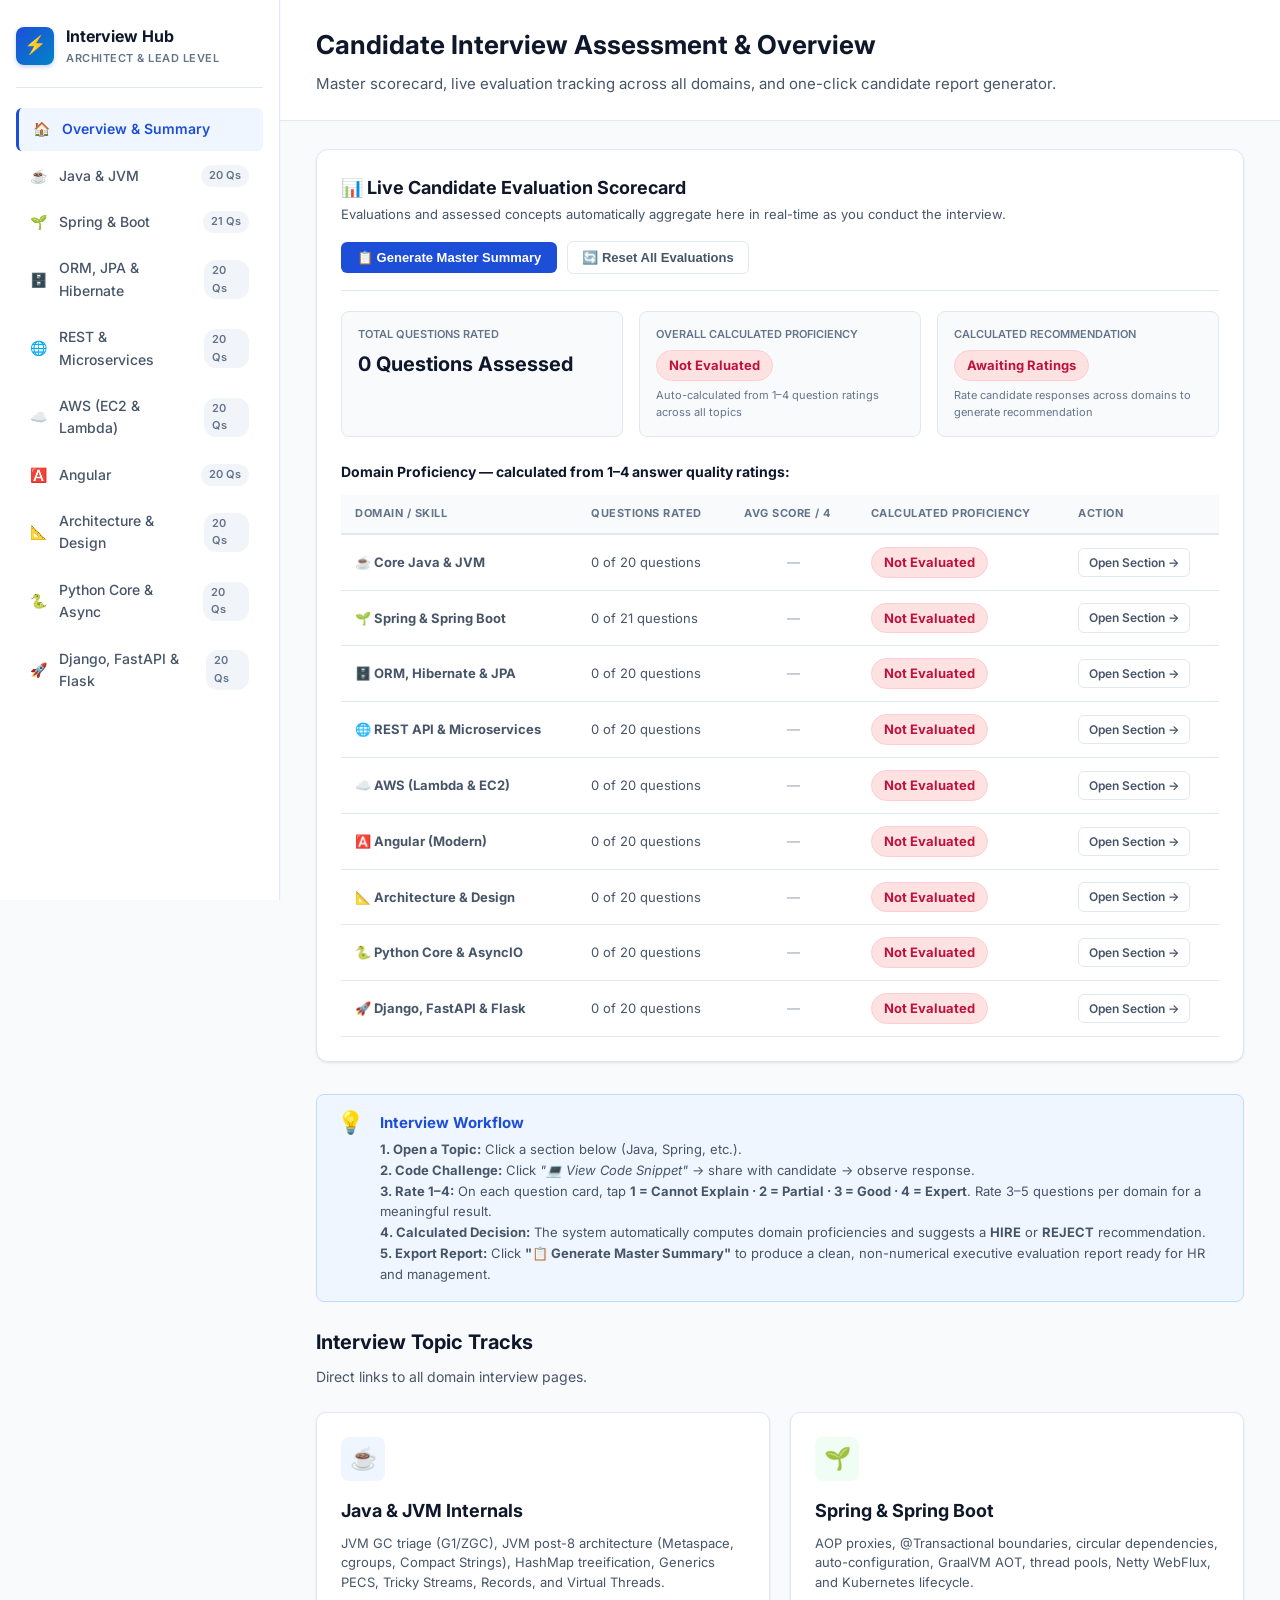
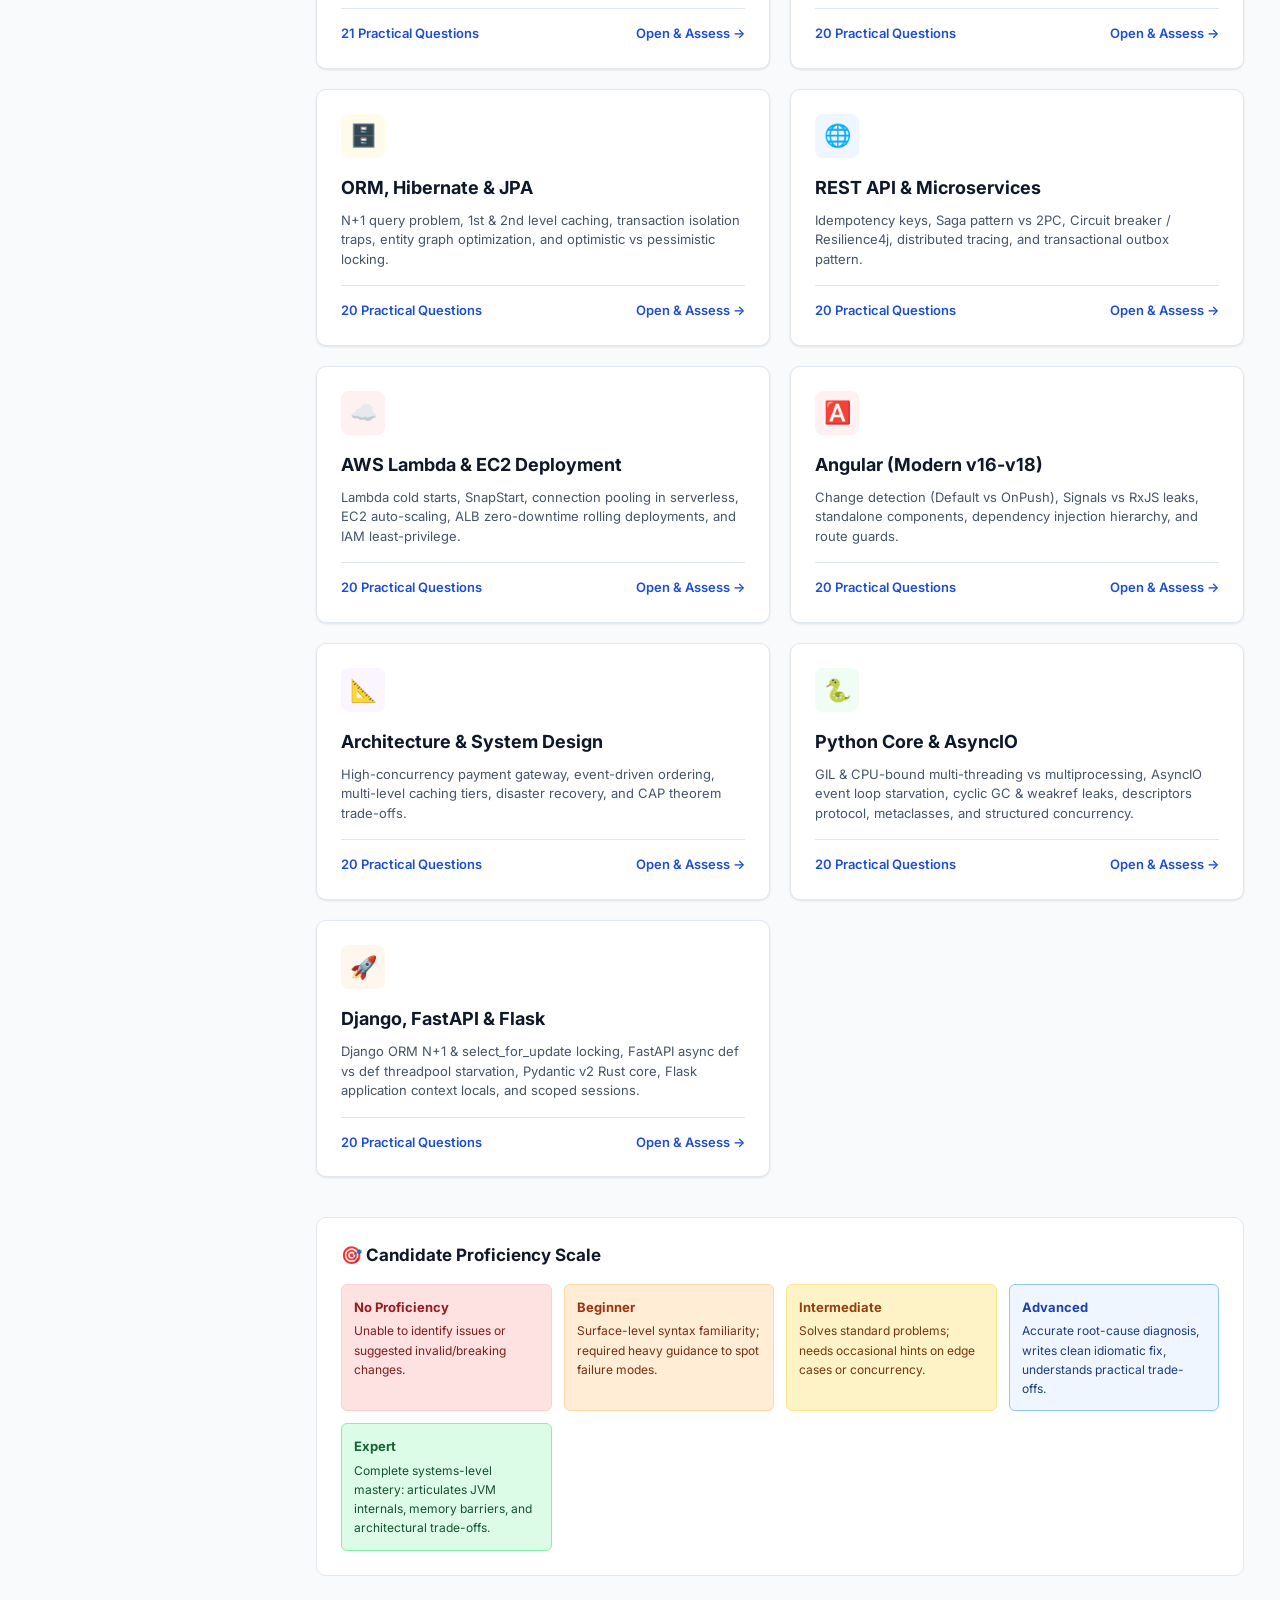
==== commit 2bf1a18c: "update" ====
--- a/interview-questions/index.html
+++ b/interview-questions/index.html
@@ -19,12 +19,14 @@
         <ul class="nav-links">
             <li><a href="index.html" class="nav-link active"><span>🏠</span> Overview & Summary</a></li>
             <li><a href="java.html" class="nav-link"><span>☕</span> Java & JVM <span class="nav-badge">20 Qs</span></a></li>
-            <li><a href="spring-spring-boot.html" class="nav-link"><span>🌱</span> Spring & Boot <span class="nav-badge">20 Qs</span></a></li>
+            <li><a href="spring-spring-boot.html" class="nav-link"><span>🌱</span> Spring & Boot <span class="nav-badge">21 Qs</span></a></li>
             <li><a href="orm-hibernate-jpa.html" class="nav-link"><span>🗄️</span> ORM, JPA & Hibernate <span class="nav-badge">20 Qs</span></a></li>
             <li><a href="rest-api-microservices.html" class="nav-link"><span>🌐</span> REST & Microservices <span class="nav-badge">20 Qs</span></a></li>
             <li><a href="aws-deployment.html" class="nav-link"><span>☁️</span> AWS (EC2 & Lambda) <span class="nav-badge">20 Qs</span></a></li>
             <li><a href="angular.html" class="nav-link"><span>🅰️</span> Angular <span class="nav-badge">20 Qs</span></a></li>
             <li><a href="architecture-design.html" class="nav-link"><span>📐</span> Architecture & Design <span class="nav-badge">20 Qs</span></a></li>
+            <li><a href="python-core.html" class="nav-link"><span>🐍</span> Python Core & Async <span class="nav-badge">20 Qs</span></a></li>
+            <li><a href="python-web-frameworks.html" class="nav-link"><span>🚀</span> Django, FastAPI & Flask <span class="nav-badge">20 Qs</span></a></li>
         </ul>
     </aside>
 
@@ -126,7 +128,7 @@
                         </p>
                     </div>
                     <div class="hub-card-footer">
-                        <span>20 Practical Questions</span>
+                        <span>21 Practical Questions</span>
                         <span>Open & Assess →</span>
                     </div>
                 </a>
@@ -218,6 +220,35 @@
                     <div class="hub-card-footer">
                         <span>20 Practical Questions</span>
                         <span>Open & Assess →</span>
+                    </div>
+                </a>
+                <!-- Python Core & AsyncIO Card -->
+                <a href="python-core.html" class="hub-card">
+                    <div>
+                        <div class="hub-card-icon" style="background: #f0fdf4; color: #16a34a;">🐍</div>
+                        <h3 class="hub-card-title">Python Core &amp; AsyncIO</h3>
+                        <p class="hub-card-desc">
+                            GIL &amp; CPU-bound multi-threading vs multiprocessing, AsyncIO event loop starvation, cyclic GC &amp; weakref leaks, descriptors protocol, metaclasses, and structured concurrency.
+                        </p>
+                    </div>
+                    <div class="hub-card-footer">
+                        <span>20 Practical Questions</span>
+                        <span>Open &amp; Assess →</span>
+                    </div>
+                </a>
+
+                <!-- Django, FastAPI & Flask Card -->
+                <a href="python-web-frameworks.html" class="hub-card">
+                    <div>
+                        <div class="hub-card-icon" style="background: #fff7ed; color: #ea580c;">🚀</div>
+                        <h3 class="hub-card-title">Django, FastAPI &amp; Flask</h3>
+                        <p class="hub-card-desc">
+                            Django ORM N+1 &amp; select_for_update locking, FastAPI async def vs def threadpool starvation, Pydantic v2 Rust core, Flask application context locals, and scoped sessions.
+                        </p>
+                    </div>
+                    <div class="hub-card-footer">
+                        <span>20 Practical Questions</span>
+                        <span>Open &amp; Assess →</span>
                     </div>
                 </a>
             </div>
--- a/interview-questions/css/styles.css
+++ b/interview-questions/css/styles.css
@@ -1050,3 +1050,124 @@
     border-color: #93c5fd;
     background: #eff6ff;
 }
+
+/* Quick Jump Question Navigator */
+.quick-jump-container {
+    background: #ffffff;
+    border: 1px solid var(--border-color);
+    border-radius: 8px;
+    padding: 12px 16px;
+    margin-bottom: 24px;
+    box-shadow: 0 1px 3px rgba(0, 0, 0, 0.04);
+}
+
+.quick-jump-header {
+    display: flex;
+    justify-content: space-between;
+    align-items: center;
+    margin-bottom: 10px;
+    flex-wrap: wrap;
+    gap: 8px;
+}
+
+.quick-jump-title {
+    font-size: 13px;
+    font-weight: 700;
+    color: var(--text-primary);
+    display: flex;
+    align-items: center;
+    gap: 6px;
+}
+
+.quick-jump-subtitle {
+    font-size: 11px;
+    color: var(--text-muted);
+}
+
+.quick-jump-grid {
+    display: flex;
+    flex-wrap: wrap;
+    gap: 6px;
+}
+
+.jump-chip {
+    display: inline-flex;
+    align-items: center;
+    justify-content: center;
+    padding: 5px 11px;
+    border-radius: 6px;
+    background: #f8fafc;
+    border: 1px solid var(--border-color);
+    color: var(--text-secondary);
+    font-size: 12px;
+    font-weight: 600;
+    text-decoration: none;
+    transition: all 0.15s ease;
+    cursor: pointer;
+    white-space: nowrap;
+}
+
+.jump-chip:hover {
+    background: var(--primary-blue-light);
+    border-color: #93c5fd;
+    color: var(--primary-blue);
+    transform: translateY(-1px);
+}
+
+.jump-chip.rated {
+    background: #dcfce7;
+    border-color: #86efac;
+    color: #166534;
+}
+
+/* Floating Back to Top Button */
+.back-to-top-btn {
+    position: fixed;
+    bottom: 28px;
+    right: 28px;
+    width: 44px;
+    height: 44px;
+    border-radius: 50%;
+    background-color: var(--primary-blue);
+    color: #ffffff;
+    border: none;
+    box-shadow: 0 4px 14px rgba(37, 99, 235, 0.35);
+    display: flex;
+    align-items: center;
+    justify-content: center;
+    font-size: 18px;
+    cursor: pointer;
+    opacity: 0;
+    visibility: hidden;
+    transition: all 0.25s ease;
+    z-index: 1000;
+}
+
+.back-to-top-btn.visible {
+    opacity: 1;
+    visibility: visible;
+}
+
+.back-to-top-btn:hover {
+    background-color: #1d4ed8;
+    transform: translateY(-2px);
+    box-shadow: 0 6px 18px rgba(37, 99, 235, 0.45);
+}
+
+/* Card Highlight Flash on Jump */
+@keyframes questionHighlightPulse {
+    0% {
+        box-shadow: 0 0 0 3px rgba(37, 99, 235, 0.6);
+    }
+    50% {
+        box-shadow: 0 0 0 6px rgba(37, 99, 235, 0.3);
+    }
+    100% {
+        box-shadow: 0 1px 3px rgba(0, 0, 0, 0.05);
+    }
+}
+
+.question-card.highlight-pulse {
+    animation: questionHighlightPulse 2s ease-out;
+}
+
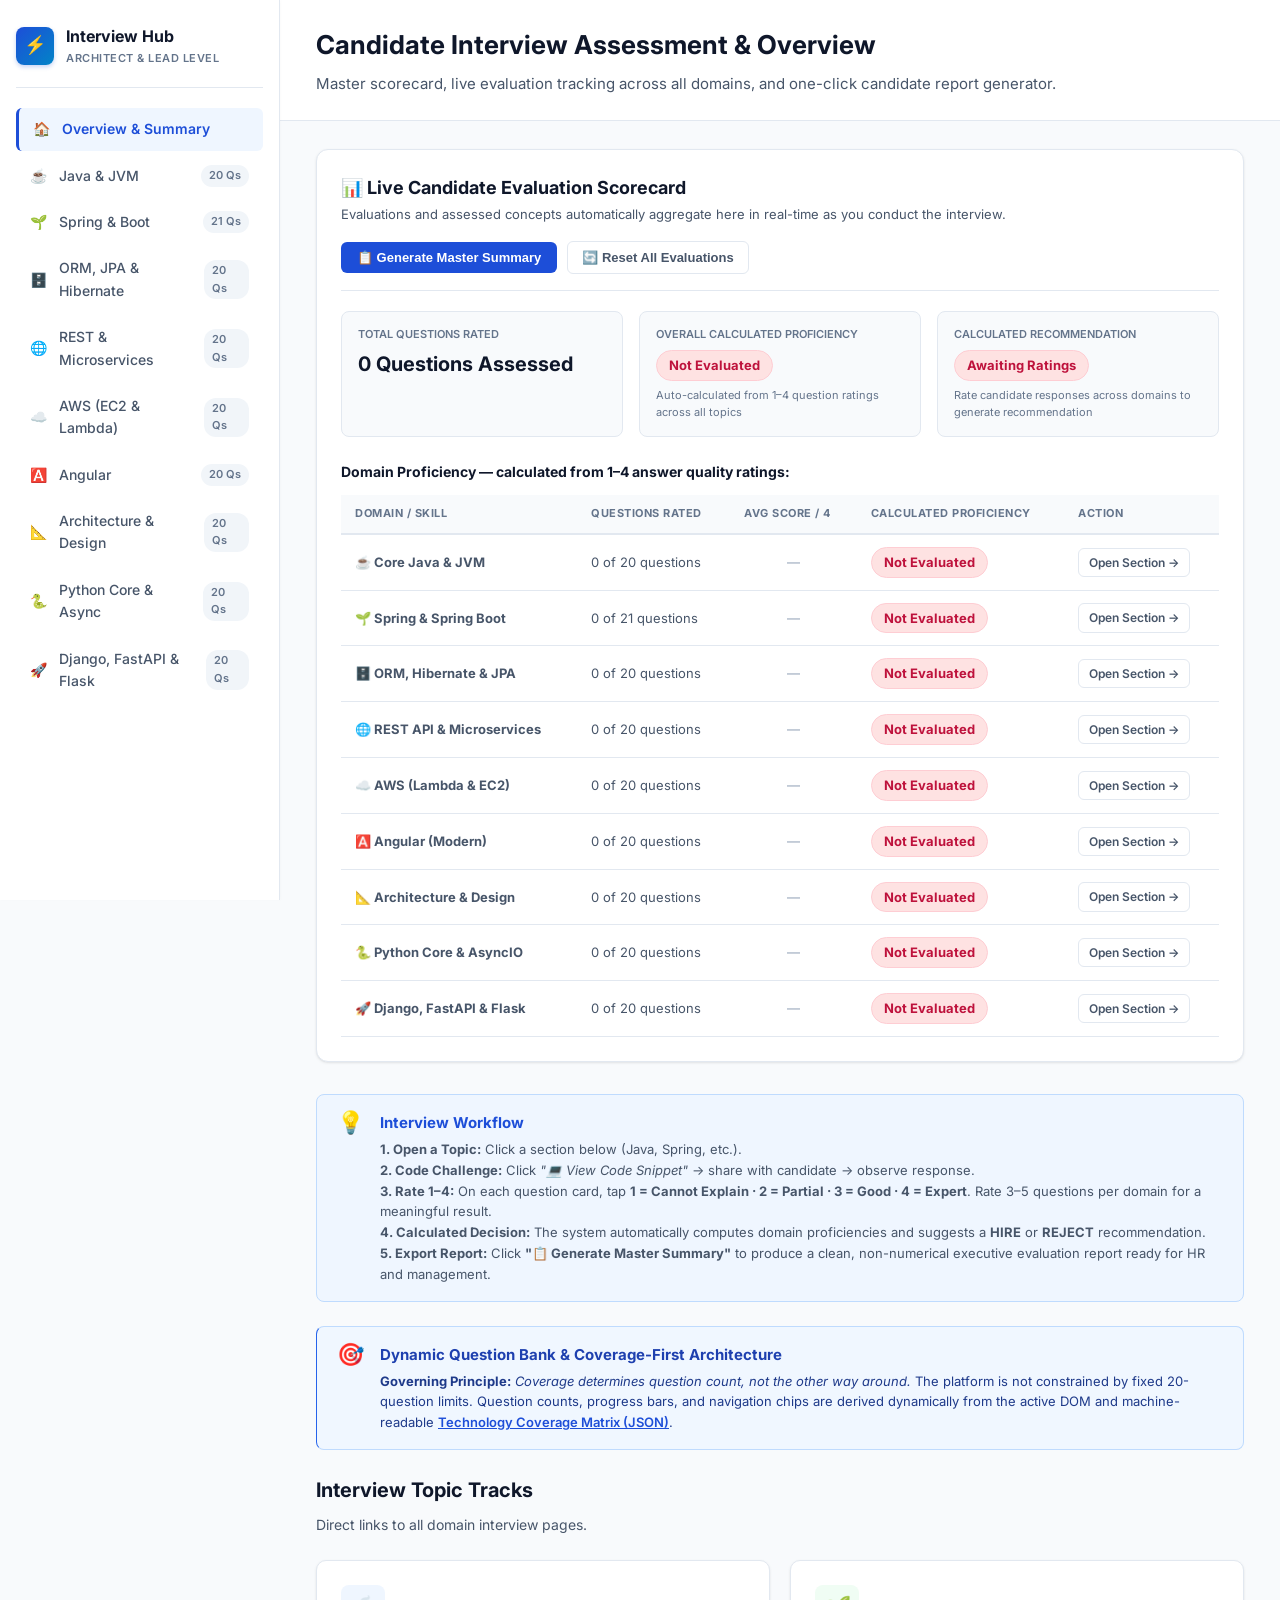
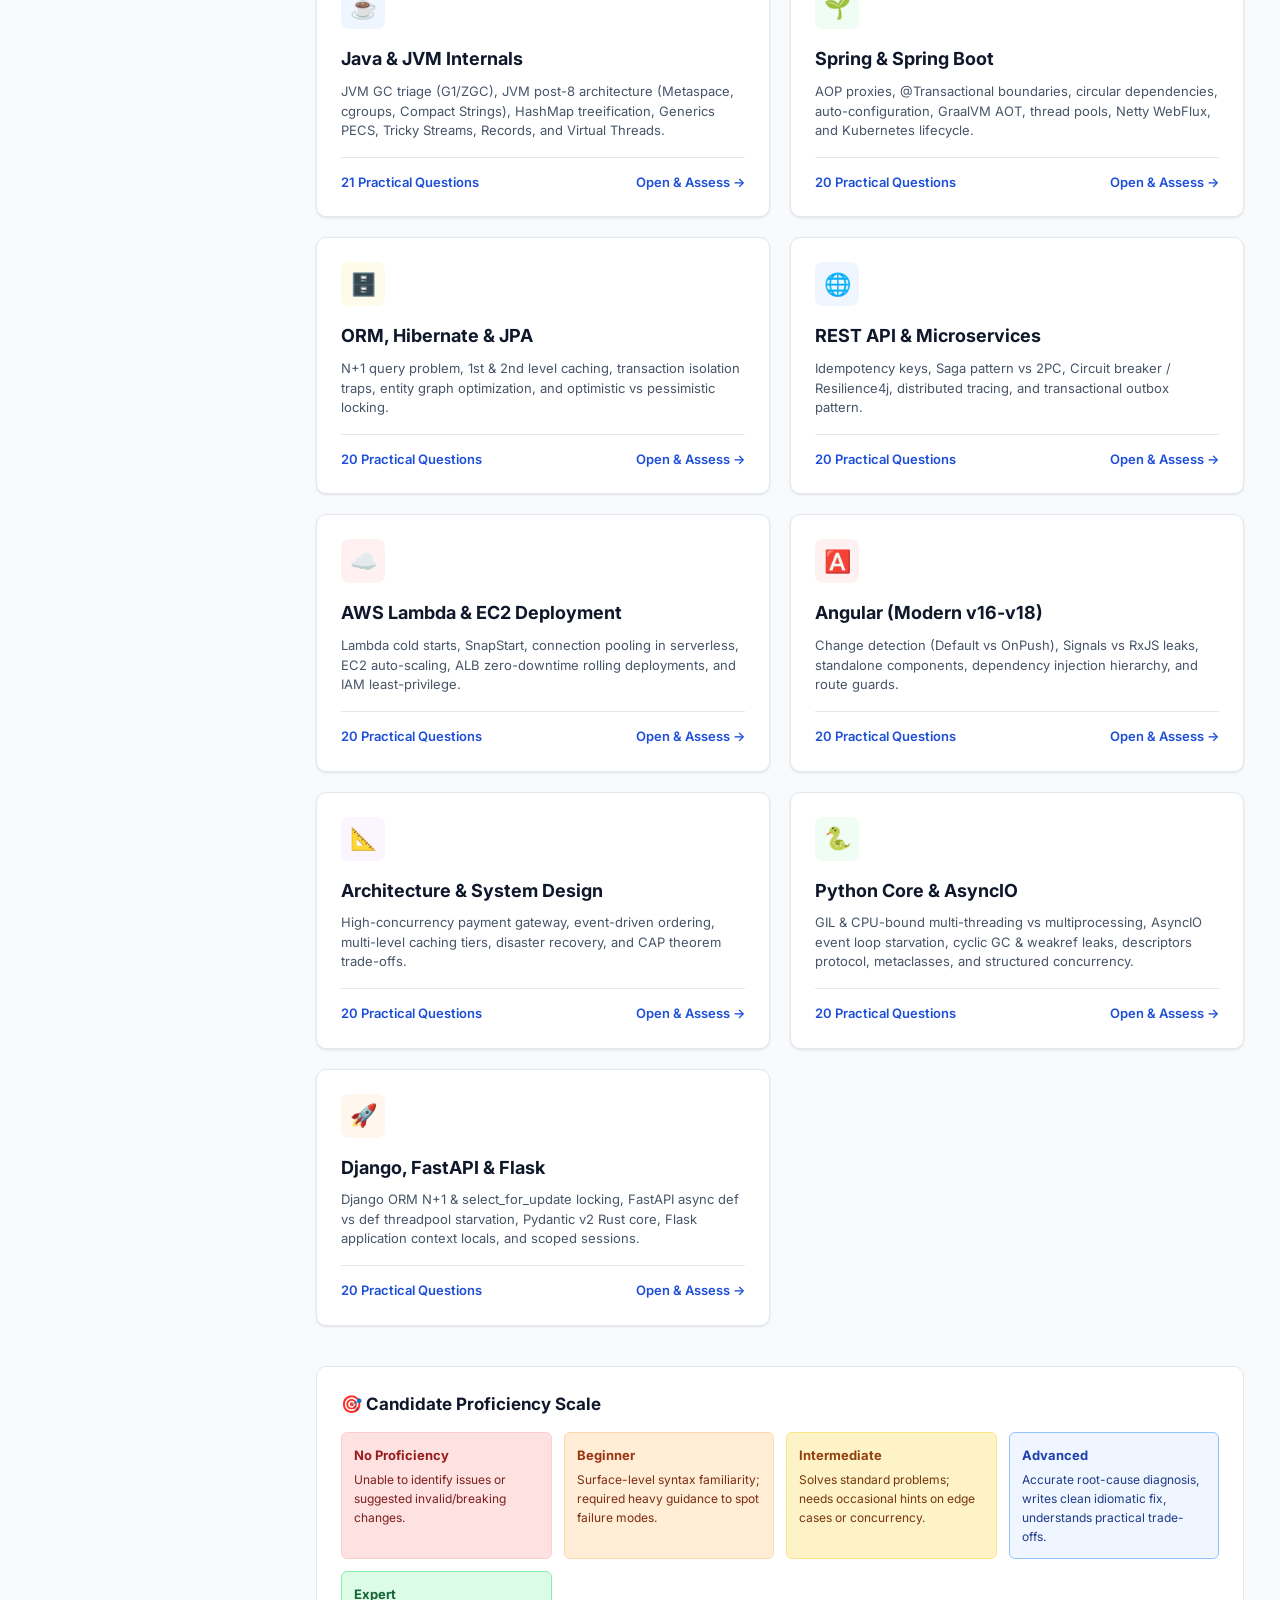
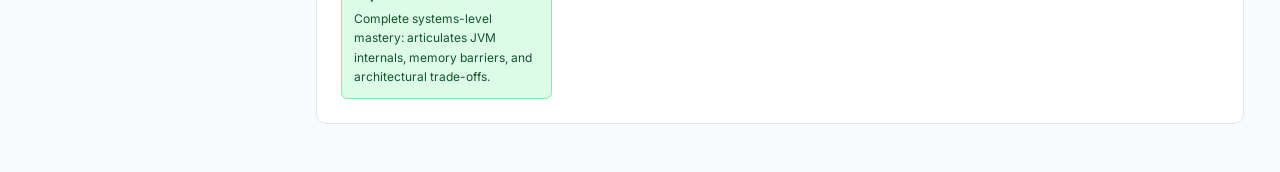
==== commit 19c5c690: "update" ====
--- a/interview-questions/index.html
+++ b/interview-questions/index.html
@@ -111,6 +111,17 @@
                 </div>
             </div>
 
+            <!-- Dynamic Coverage Matrix Callout -->
+            <div class="guideline-box" style="border-left-color: #2563eb; background-color: #f0f7ff;">
+                <div class="icon">🎯</div>
+                <div>
+                    <h3 style="color: #1e40af;">Dynamic Question Bank &amp; Coverage-First Architecture</h3>
+                    <p style="color: #1e3a8a;">
+                        <strong>Governing Principle:</strong> <em>Coverage determines question count, not the other way around.</em> The platform is not constrained by fixed 20-question limits. Question counts, progress bars, and navigation chips are derived dynamically from the active DOM and machine-readable <a href="data/coverage-matrix.json" target="_blank" style="color: var(--primary-blue); font-weight: 600; text-decoration: underline;">Technology Coverage Matrix (JSON)</a>.
+                    </p>
+                </div>
+            </div>
+
             <h2 style="font-size: 20px; margin-bottom: 8px;">Interview Topic Tracks</h2>
             <p style="color: var(--text-secondary); font-size: 14px; margin-bottom: 20px;">
                 Direct links to all domain interview pages.
@@ -303,6 +314,7 @@
     </div>
 
     <!-- Tracker Scripts -->
+    <script src="js/coverage-matrix.js"></script>
     <script src="js/interview-tracker.js"></script>
     <script>
         document.addEventListener('DOMContentLoaded', function() {
--- a/interview-questions/css/styles.css
+++ b/interview-questions/css/styles.css
@@ -1171,3 +1171,106 @@
     animation: questionHighlightPulse 2s ease-out;
 }
 
+/* Sticky Breadcrumb & Domain Switcher Strip (Option 1) */
+.sticky-nav-strip {
+    display: flex;
+    align-items: center;
+    justify-content: space-between;
+    flex-wrap: wrap;
+    gap: 12px;
+    padding-bottom: 12px;
+    border-bottom: 1px solid var(--border-color);
+}
+
+.breadcrumb-container {
+    display: flex;
+    align-items: center;
+    gap: 8px;
+    font-size: 13px;
+}
+
+.breadcrumb-home {
+    display: inline-flex;
+    align-items: center;
+    gap: 5px;
+    color: var(--primary-blue);
+    text-decoration: none;
+    font-weight: 600;
+    padding: 4px 10px;
+    border-radius: 6px;
+    background-color: var(--primary-blue-light);
+    transition: all 0.15s ease;
+}
+
+.breadcrumb-home:hover {
+    background-color: #dbeafe;
+    transform: translateX(-1px);
+}
+
+.breadcrumb-separator {
+    color: var(--text-muted);
+    font-weight: 400;
+}
+
+.breadcrumb-current {
+    font-weight: 700;
+    color: var(--text-primary);
+}
+
+.domain-quick-switcher {
+    display: flex;
+    align-items: center;
+    gap: 8px;
+    flex-wrap: wrap;
+}
+
+.switcher-label {
+    font-size: 12px;
+    font-weight: 700;
+    color: var(--text-secondary);
+    text-transform: uppercase;
+    letter-spacing: 0.4px;
+}
+
+.track-select {
+    padding: 6px 12px;
+    border-radius: 6px;
+    border: 1px solid var(--border-color);
+    background-color: #f8fafc;
+    color: var(--text-primary);
+    font-size: 13px;
+    font-weight: 600;
+    cursor: pointer;
+    outline: none;
+    transition: all 0.15s ease;
+}
+
+.track-select:hover,
+.track-select:focus {
+    border-color: var(--primary-blue);
+    background-color: #ffffff;
+    box-shadow: 0 0 0 3px rgba(37, 99, 235, 0.1);
+}
+
+.btn-back-hub {
+    display: inline-flex;
+    align-items: center;
+    gap: 5px;
+    padding: 6px 14px;
+    border-radius: 6px;
+    background-color: #f1f5f9;
+    border: 1px solid var(--border-color);
+    color: var(--text-primary);
+    font-size: 13px;
+    font-weight: 600;
+    text-decoration: none;
+    transition: all 0.15s ease;
+}
+
+.btn-back-hub:hover {
+    background-color: #e2e8f0;
+    border-color: #cbd5e1;
+    transform: translateX(-2px);
+}
+
+
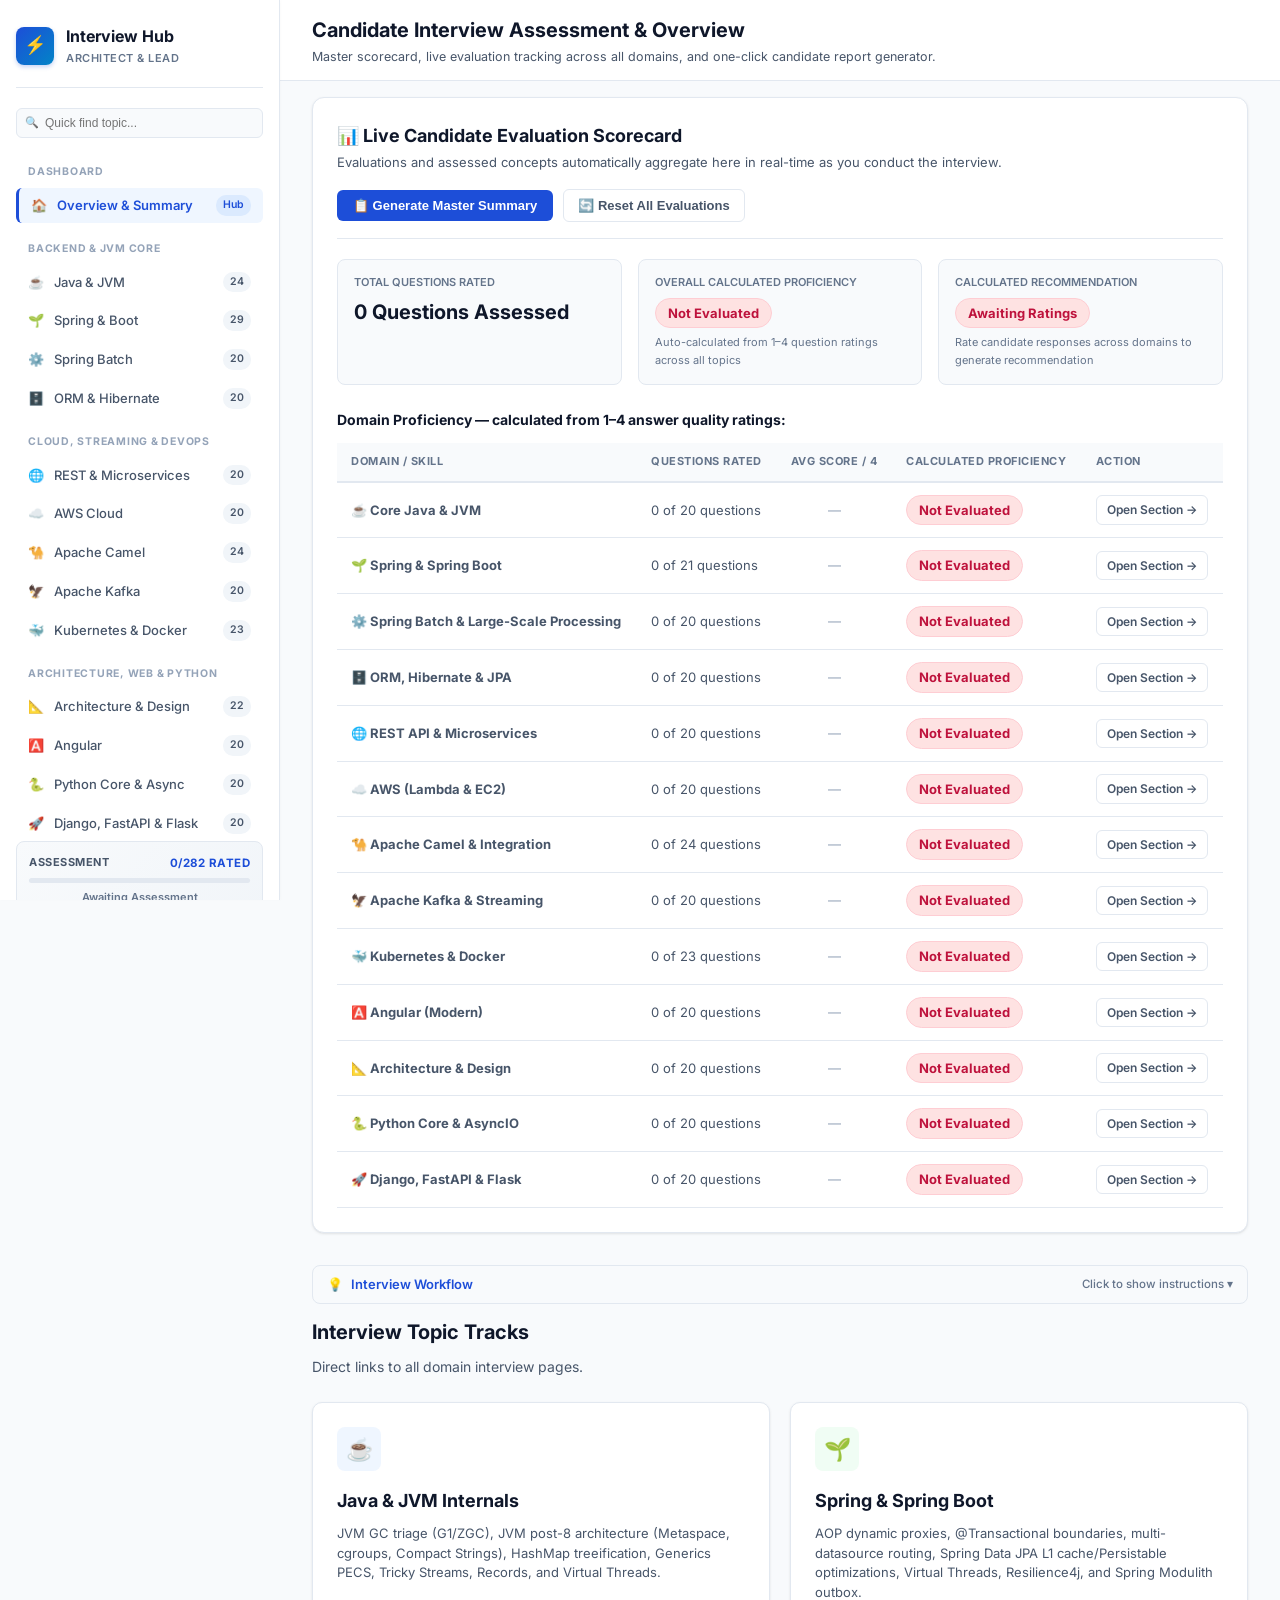
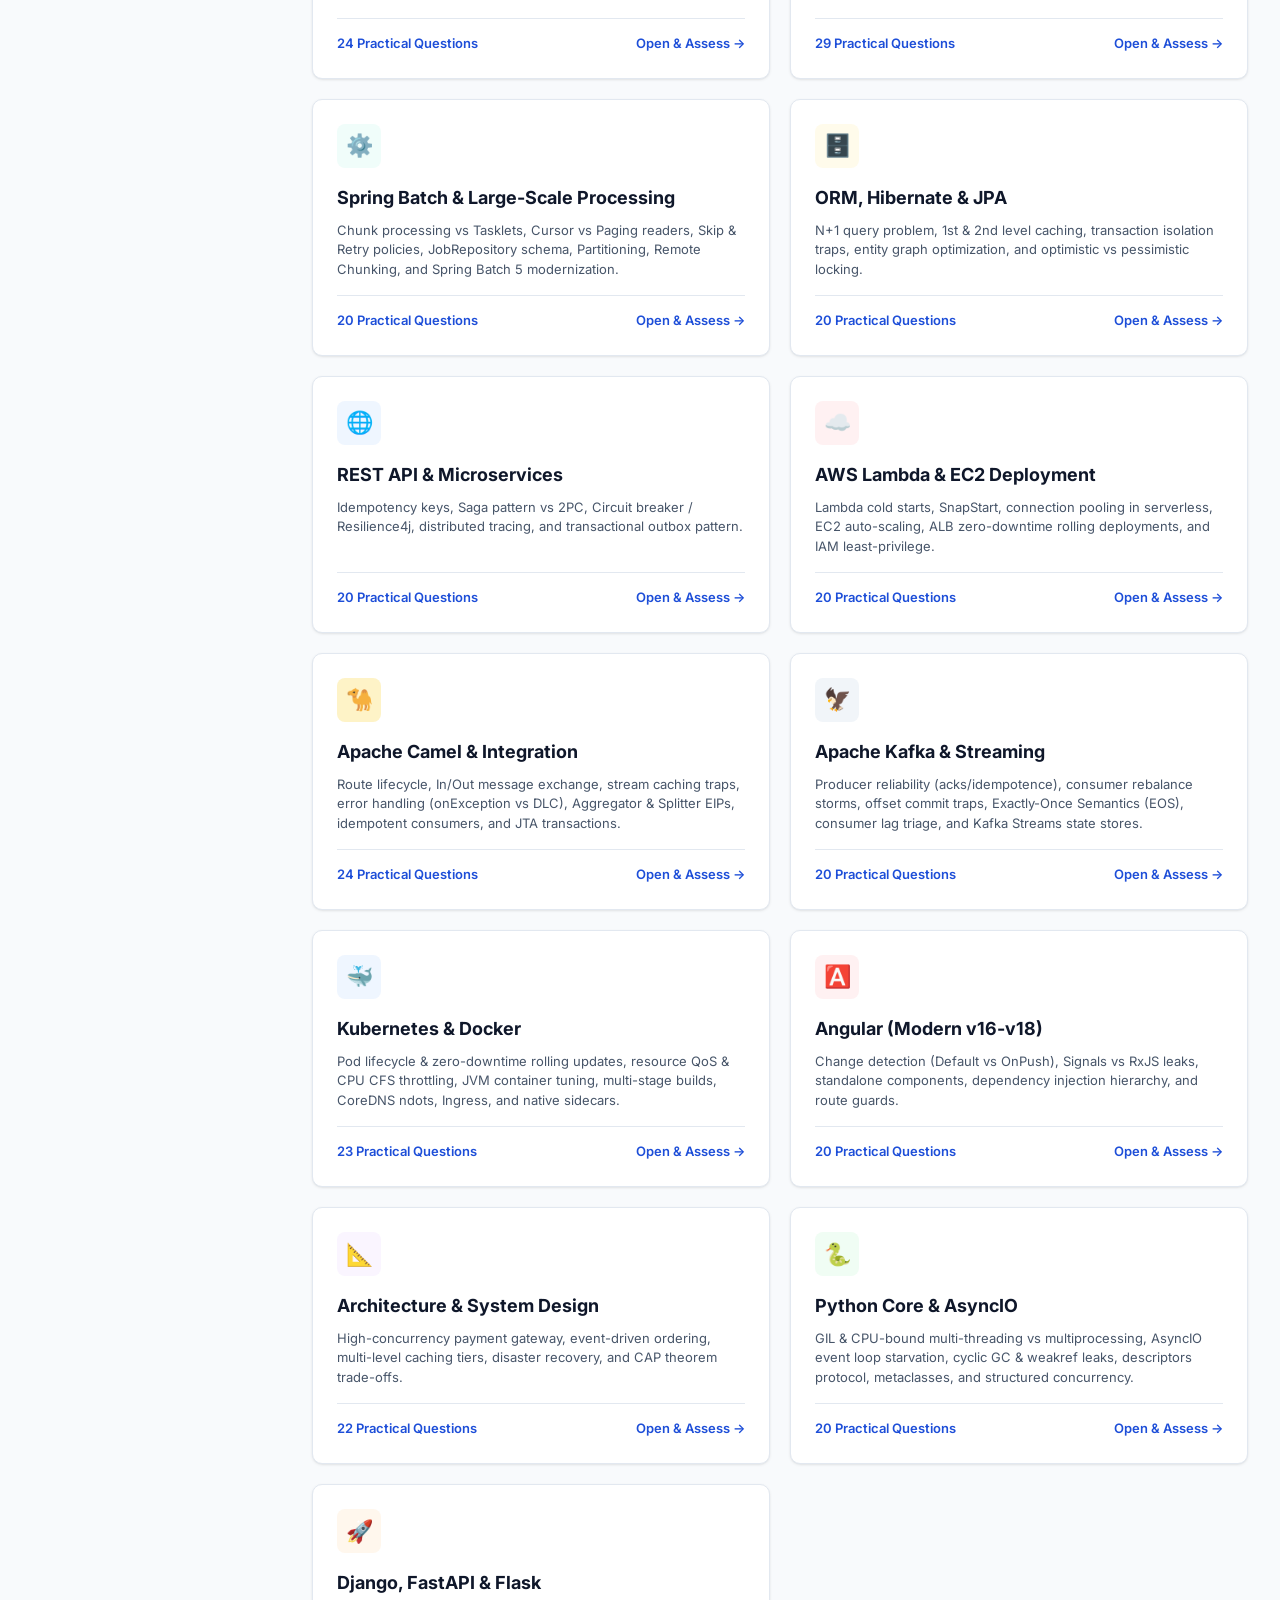
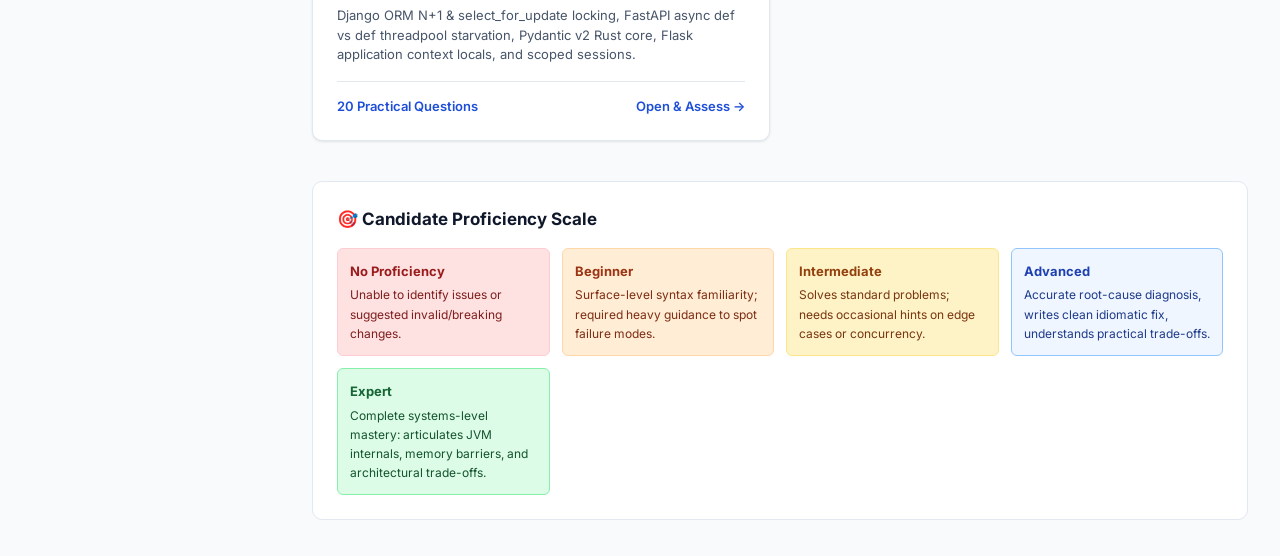
==== commit 646f20e7: "Expand interview hub topics and assessment UX Add Spring Batch, Apache Camel, Kafka, and Kubernetes " ====
--- a/interview-questions/index.html
+++ b/interview-questions/index.html
@@ -7,27 +7,55 @@
     <link rel="stylesheet" href="css/styles.css">
 </head>
 <body>
-    <!-- Sidebar Navigation -->
+                <!-- Sidebar Navigation -->
     <aside class="sidebar">
         <div class="brand">
             <div class="brand-icon">⚡</div>
             <div class="brand-title">
                 <h2>Interview Hub</h2>
-                <p>Architect & Lead Level</p>
+                <p>Architect & Lead</p>
             </div>
         </div>
+
+        <!-- Real-Time Topic Filter Search -->
+        <div class="sidebar-search-box">
+            <span class="sidebar-search-icon">🔍</span>
+            <input type="text" class="sidebar-search-input" placeholder="Quick find topic..." onkeyup="filterSidebarTopics(this.value)" aria-label="Filter topics">
+        </div>
+
         <ul class="nav-links">
-            <li><a href="index.html" class="nav-link active"><span>🏠</span> Overview & Summary</a></li>
-            <li><a href="java.html" class="nav-link"><span>☕</span> Java & JVM <span class="nav-badge">20 Qs</span></a></li>
-            <li><a href="spring-spring-boot.html" class="nav-link"><span>🌱</span> Spring & Boot <span class="nav-badge">21 Qs</span></a></li>
-            <li><a href="orm-hibernate-jpa.html" class="nav-link"><span>🗄️</span> ORM, JPA & Hibernate <span class="nav-badge">20 Qs</span></a></li>
-            <li><a href="rest-api-microservices.html" class="nav-link"><span>🌐</span> REST & Microservices <span class="nav-badge">20 Qs</span></a></li>
-            <li><a href="aws-deployment.html" class="nav-link"><span>☁️</span> AWS (EC2 & Lambda) <span class="nav-badge">20 Qs</span></a></li>
-            <li><a href="angular.html" class="nav-link"><span>🅰️</span> Angular <span class="nav-badge">20 Qs</span></a></li>
-            <li><a href="architecture-design.html" class="nav-link"><span>📐</span> Architecture & Design <span class="nav-badge">20 Qs</span></a></li>
-            <li><a href="python-core.html" class="nav-link"><span>🐍</span> Python Core & Async <span class="nav-badge">20 Qs</span></a></li>
-            <li><a href="python-web-frameworks.html" class="nav-link"><span>🚀</span> Django, FastAPI & Flask <span class="nav-badge">20 Qs</span></a></li>
+            <li class="nav-section-title">Dashboard</li>
+            <li><a href="index.html" class="nav-link active"><span>🏠</span> Overview & Summary<span class="nav-badge">Hub</span></a></li>
+
+            <li class="nav-section-title">Backend & JVM Core</li>
+            <li><a href="java.html" class="nav-link"><span>☕</span> Java & JVM<span class="nav-badge">24</span></a></li>
+            <li><a href="spring-spring-boot.html" class="nav-link"><span>🌱</span> Spring & Boot<span class="nav-badge">29</span></a></li>
+            <li><a href="spring-batch.html" class="nav-link"><span>⚙️</span> Spring Batch<span class="nav-badge">20</span></a></li>
+            <li><a href="orm-hibernate-jpa.html" class="nav-link"><span>🗄️</span> ORM & Hibernate<span class="nav-badge">20</span></a></li>
+
+            <li class="nav-section-title">Cloud, Streaming & DevOps</li>
+            <li><a href="rest-api-microservices.html" class="nav-link"><span>🌐</span> REST & Microservices<span class="nav-badge">20</span></a></li>
+            <li><a href="aws-deployment.html" class="nav-link"><span>☁️</span> AWS Cloud<span class="nav-badge">20</span></a></li>
+            <li><a href="camel.html" class="nav-link"><span>🐪</span> Apache Camel<span class="nav-badge">24</span></a></li>
+            <li><a href="kafka.html" class="nav-link"><span>🦅</span> Apache Kafka<span class="nav-badge">20</span></a></li>
+            <li><a href="kubernetes-docker.html" class="nav-link"><span>🐳</span> Kubernetes & Docker<span class="nav-badge">23</span></a></li>
+
+            <li class="nav-section-title">Architecture, Web & Python</li>
+            <li><a href="architecture-design.html" class="nav-link"><span>📐</span> Architecture & Design<span class="nav-badge">22</span></a></li>
+            <li><a href="angular.html" class="nav-link"><span>🅰️</span> Angular<span class="nav-badge">20</span></a></li>
+            <li><a href="python-core.html" class="nav-link"><span>🐍</span> Python Core & Async<span class="nav-badge">20</span></a></li>
+            <li><a href="python-web-frameworks.html" class="nav-link"><span>🚀</span> Django, FastAPI & Flask<span class="nav-badge">20</span></a></li>
         </ul>
+
+        <!-- Live Candidate Assessment Mini-Card -->
+        <div class="sidebar-footer-card">
+            <div class="sfc-row">
+                <span class="sfc-label">Assessment</span>
+                <span class="sfc-val" id="sidebarMiniCount">0/292 Rated</span>
+            </div>
+            <div class="sfc-bar"><div class="sfc-fill" id="sidebarMiniFill" style="width: 0%;"></div></div>
+            <div class="sfc-status" id="sidebarMiniStatus">Awaiting Ratings</div>
+        </div>
     </aside>
 
     <!-- Main Content Area -->
@@ -96,28 +124,16 @@
                 </table>
             </div>
 
-            <!-- Guidelines Box -->
+            <!-- Guidelines Box (Collapsible) -->
             <div class="guideline-box">
                 <div class="icon">💡</div>
                 <div>
                     <h3>Interview Workflow</h3>
                     <p>
-                        <strong>1. Open a Topic:</strong> Click a section below (Java, Spring, etc.).<br>
-                        <strong>2. Code Challenge:</strong> Click <em>"💻 View Code Snippet"</em> → share with candidate → observe response.<br>
-                        <strong>3. Rate 1–4:</strong> On each question card, tap <strong>1 = Cannot Explain · 2 = Partial · 3 = Good · 4 = Expert</strong>. Rate 3–5 questions per domain for a meaningful result.<br>
-                        <strong>4. Calculated Decision:</strong> The system automatically computes domain proficiencies and suggests a <strong>HIRE</strong> or <strong>REJECT</strong> recommendation.<br>
-                        <strong>5. Export Report:</strong> Click <strong>"📋 Generate Master Summary"</strong> to produce a clean, non-numerical executive evaluation report ready for HR and management.
-                    </p>
-                </div>
-            </div>
-
-            <!-- Dynamic Coverage Matrix Callout -->
-            <div class="guideline-box" style="border-left-color: #2563eb; background-color: #f0f7ff;">
-                <div class="icon">🎯</div>
-                <div>
-                    <h3 style="color: #1e40af;">Dynamic Question Bank &amp; Coverage-First Architecture</h3>
-                    <p style="color: #1e3a8a;">
-                        <strong>Governing Principle:</strong> <em>Coverage determines question count, not the other way around.</em> The platform is not constrained by fixed 20-question limits. Question counts, progress bars, and navigation chips are derived dynamically from the active DOM and machine-readable <a href="data/coverage-matrix.json" target="_blank" style="color: var(--primary-blue); font-weight: 600; text-decoration: underline;">Technology Coverage Matrix (JSON)</a>.
+                        <strong>1. Open a Topic:</strong> Select any domain below.<br>
+                        <strong>2. Code Challenge:</strong> Click <em>"💻 View Code Snippet"</em> → share with candidate → observe debugging approach.<br>
+                        <strong>3. Rate 1–4:</strong> Tap <strong>1 = Cannot Explain · 2 = Partial · 3 = Good · 4 = Expert</strong>.<br>
+                        <strong>4. Recommendation & Export:</strong> The system automatically computes proficiencies and suggests <strong>HIRE</strong> or <strong>REJECT</strong>. Click <strong>"📋 Generate Master Summary"</strong> to produce the final assessment report.
                     </p>
                 </div>
             </div>
@@ -139,7 +155,7 @@
                         </p>
                     </div>
                     <div class="hub-card-footer">
-                        <span>21 Practical Questions</span>
+                        <span>24 Practical Questions</span>
                         <span>Open & Assess →</span>
                     </div>
                 </a>
@@ -150,7 +166,22 @@
                         <div class="hub-card-icon" style="background: var(--accent-green-bg); color: var(--accent-green);">🌱</div>
                         <h3 class="hub-card-title">Spring & Spring Boot</h3>
                         <p class="hub-card-desc">
-                            AOP proxies, @Transactional boundaries, circular dependencies, auto-configuration, GraalVM AOT, thread pools, Netty WebFlux, and Kubernetes lifecycle.
+                            AOP dynamic proxies, @Transactional boundaries, multi-datasource routing, Spring Data JPA L1 cache/Persistable optimizations, Virtual Threads, Resilience4j, and Spring Modulith outbox.
+                        </p>
+                    </div>
+                    <div class="hub-card-footer">
+                        <span>29 Practical Questions</span>
+                        <span>Open & Assess →</span>
+                    </div>
+                </a>
+
+                <!-- Spring Batch Card -->
+                <a href="spring-batch.html" class="hub-card">
+                    <div>
+                        <div class="hub-card-icon" style="background: #f0fdfa; color: #0d9488;">⚙️</div>
+                        <h3 class="hub-card-title">Spring Batch & Large-Scale Processing</h3>
+                        <p class="hub-card-desc">
+                            Chunk processing vs Tasklets, Cursor vs Paging readers, Skip & Retry policies, JobRepository schema, Partitioning, Remote Chunking, and Spring Batch 5 modernization.
                         </p>
                     </div>
                     <div class="hub-card-footer">
@@ -204,6 +235,51 @@
                     </div>
                 </a>
 
+                <!-- Apache Camel Card -->
+                <a href="camel.html" class="hub-card">
+                    <div>
+                        <div class="hub-card-icon" style="background: #fef3c7; color: #b45309;">🐪</div>
+                        <h3 class="hub-card-title">Apache Camel & Integration</h3>
+                        <p class="hub-card-desc">
+                            Route lifecycle, In/Out message exchange, stream caching traps, error handling (onException vs DLC), Aggregator & Splitter EIPs, idempotent consumers, and JTA transactions.
+                        </p>
+                    </div>
+                    <div class="hub-card-footer">
+                        <span>24 Practical Questions</span>
+                        <span>Open & Assess →</span>
+                    </div>
+                </a>
+
+                <!-- Apache Kafka Card -->
+                <a href="kafka.html" class="hub-card">
+                    <div>
+                        <div class="hub-card-icon" style="background: #f1f5f9; color: #0f172a;">🦅</div>
+                        <h3 class="hub-card-title">Apache Kafka & Streaming</h3>
+                        <p class="hub-card-desc">
+                            Producer reliability (acks/idempotence), consumer rebalance storms, offset commit traps, Exactly-Once Semantics (EOS), consumer lag triage, and Kafka Streams state stores.
+                        </p>
+                    </div>
+                    <div class="hub-card-footer">
+                        <span>20 Practical Questions</span>
+                        <span>Open & Assess →</span>
+                    </div>
+                </a>
+
+                <!-- Kubernetes & Docker Card -->
+                <a href="kubernetes-docker.html" class="hub-card">
+                    <div>
+                        <div class="hub-card-icon" style="background: #eff6ff; color: #2563eb;">🐳</div>
+                        <h3 class="hub-card-title">Kubernetes & Docker</h3>
+                        <p class="hub-card-desc">
+                            Pod lifecycle & zero-downtime rolling updates, resource QoS & CPU CFS throttling, JVM container tuning, multi-stage builds, CoreDNS ndots, Ingress, and native sidecars.
+                        </p>
+                    </div>
+                    <div class="hub-card-footer">
+                        <span>23 Practical Questions</span>
+                        <span>Open & Assess →</span>
+                    </div>
+                </a>
+
                 <!-- Angular Card -->
                 <a href="angular.html" class="hub-card">
                     <div>
@@ -229,7 +305,7 @@
                         </p>
                     </div>
                     <div class="hub-card-footer">
-                        <span>20 Practical Questions</span>
+                        <span>22 Practical Questions</span>
                         <span>Open & Assess →</span>
                     </div>
                 </a>
@@ -306,8 +382,9 @@
                 </p>
                 <textarea id="masterSummaryTextarea" style="width: 100%; height: 320px; font-family: 'JetBrains Mono', monospace; font-size: 12px; padding: 14px; border: 1px solid var(--border-color); border-radius: 6px; background-color: #f8fafc; resize: vertical; line-height: 1.5;"></textarea>
             </div>
-            <div class="modal-footer">
+            <div class="modal-footer" style="display: flex; gap: 10px; justify-content: flex-end; flex-wrap: wrap;">
                 <button class="btn-outline" onclick="closeMasterSummaryModal()">Close</button>
+                <button class="btn-outline" id="downloadMasterSummaryBtn" onclick="downloadFeedbackReportText()" style="display: inline-flex; align-items: center; gap: 6px;">📥 Download Report (.txt)</button>
                 <button class="btn-primary" id="copyMasterSummaryBtn" onclick="copyMasterSummaryToClipboard()">📋 Copy Report to Clipboard</button>
             </div>
         </div>
--- a/interview-questions/css/styles.css
+++ b/interview-questions/css/styles.css
@@ -105,15 +105,25 @@
     gap: 4px;
 }
 
+.nav-section-title {
+    font-size: 10.5px;
+    font-weight: 700;
+    text-transform: uppercase;
+    letter-spacing: 0.75px;
+    color: #94a3b8;
+    padding: 10px 12px 3px;
+    margin-top: 4px;
+}
+
 .nav-link {
     display: flex;
     align-items: center;
-    gap: 12px;
-    padding: 10px 14px;
+    gap: 10px;
+    padding: 7px 12px;
     border-radius: 6px;
     color: var(--text-secondary);
     text-decoration: none;
-    font-size: 14px;
+    font-size: 13px;
     font-weight: 500;
     transition: all 0.15s ease;
 }
@@ -132,12 +142,13 @@
 
 .nav-badge {
     margin-left: auto;
-    font-size: 11px;
-    padding: 2px 8px;
-    background-color: #f1f5f9;
-    border-radius: 12px;
-    color: var(--text-muted);
-    font-weight: 600;
+    font-size: 10.5px;
+    padding: 1px 7px;
+    background-color: #dcfce7;
+    border-radius: 10px;
+    color: #166534;
+    font-weight: 700;
+    display: none;
 }
 
 .nav-link.active .nav-badge {
@@ -157,52 +168,78 @@
 .header {
     background-color: #ffffff;
     border-bottom: 1px solid var(--border-color);
-    padding: 24px 36px;
+    padding: 14px 32px;
 }
 
 .header h1 {
-    font-size: 26px;
+    font-size: 20px;
     font-weight: 700;
     color: #0f172a;
-    margin-bottom: 6px;
+    margin-bottom: 2px;
 }
 
 .header p {
     color: var(--text-secondary);
-    font-size: 15px;
+    font-size: 12.5px;
+    line-height: 1.4;
 }
 
 .content-container {
-    padding: 28px 36px 48px;
+    padding: 16px 32px 36px;
     max-width: 1200px;
 }
 
 /* Guidelines Box */
 .guideline-box {
-    background-color: var(--primary-blue-light);
-    border: 1px solid #bfdbfe;
+    background-color: #f8fafc;
+    border: 1px solid var(--border-color);
     border-radius: 8px;
-    padding: 16px 20px;
-    margin-bottom: 24px;
-    display: flex;
-    align-items: flex-start;
-    gap: 16px;
-}
-
-.guideline-box .icon {
-    font-size: 22px;
-    line-height: 1;
-}
-
-.guideline-box h3 {
-    font-size: 15px;
+    padding: 8px 14px;
+    margin-bottom: 12px;
+    cursor: pointer;
+    transition: all 0.2s ease;
+}
+
+.guideline-box:hover {
+    background-color: #f1f5f9;
+    border-color: #cbd5e1;
+}
+
+.guideline-box-header {
+    display: flex;
+    align-items: center;
+    justify-content: space-between;
+    user-select: none;
+    width: 100%;
+}
+
+.guideline-box-title {
+    display: flex;
+    align-items: center;
+    gap: 8px;
+    font-size: 13px;
+    font-weight: 600;
     color: var(--primary-blue);
-    margin-bottom: 4px;
-}
-
-.guideline-box p {
-    font-size: 13px;
+}
+
+.guideline-box-toggle {
+    font-size: 11.5px;
+    color: var(--text-muted);
+    font-weight: 500;
+}
+
+.guideline-box-body {
+    display: none;
+    margin-top: 8px;
+    padding-top: 8px;
+    border-top: 1px dashed var(--border-color);
+    font-size: 12.5px;
     color: var(--text-secondary);
+    line-height: 1.5;
+}
+
+.guideline-box.open .guideline-box-body {
+    display: block;
 }
 
 /* SKILL-LEVEL EVALUATION STICKY BAR */
@@ -210,15 +247,16 @@
     position: sticky;
     top: 0;
     z-index: 40;
-    background: #ffffff;
-    border: 1px solid var(--border-color);
-    border-radius: 10px;
-    padding: 16px 22px;
-    margin-bottom: 24px;
-    box-shadow: 0 4px 14px rgba(0, 0, 0, 0.06);
+    background: rgba(255, 255, 255, 0.96);
+    backdrop-filter: blur(8px);
+    border: 1px solid var(--border-color);
+    border-radius: 8px;
+    padding: 8px 14px;
+    margin-bottom: 12px;
+    box-shadow: 0 2px 8px rgba(0, 0, 0, 0.04);
     display: flex;
     flex-direction: column;
-    gap: 12px;
+    gap: 8px;
 }
 
 .skill-eval-top-row {
@@ -598,27 +636,109 @@
 .question-card {
     background-color: var(--bg-card);
     border: 1px solid var(--border-color);
-    border-radius: 10px;
-    margin-bottom: 24px;
-    box-shadow: var(--card-shadow);
+    border-radius: 8px;
+    margin-bottom: 8px;
+    box-shadow: 0 1px 2px rgba(0, 0, 0, 0.02);
     overflow: hidden;
     transition: border-color 0.15s ease, box-shadow 0.15s ease;
 }
 
 .question-card:hover {
-    border-color: var(--border-hover);
-    box-shadow: var(--card-shadow-hover);
-}
-
-.card-header {
-    padding: 14px 20px;
+    border-color: #93c5fd;
+    box-shadow: 0 2px 6px rgba(0, 0, 0, 0.04);
+}
+
+.question-card .card-header {
+    cursor: pointer;
+    user-select: none;
+    padding: 10px 14px;
     background-color: #f8fafc;
+    border-bottom: 1px solid transparent;
+    display: flex;
+    justify-content: space-between;
+    align-items: center;
+    gap: 10px;
+    transition: background-color 0.15s ease;
+}
+
+.question-card .card-header:hover {
+    background-color: #f1f5f9;
+}
+
+.question-card.expanded .card-header {
+    background-color: #ffffff;
     border-bottom: 1px solid var(--border-color);
-    display: flex;
-    justify-content: space-between;
-    align-items: center;
-    flex-wrap: wrap;
-    gap: 10px;
+}
+
+.card-header-left {
+    display: flex;
+    align-items: center;
+    gap: 8px;
+    flex: 1;
+    min-width: 0;
+}
+
+.card-header-right {
+    display: flex;
+    align-items: center;
+    gap: 8px;
+    flex-shrink: 0;
+}
+
+.q-num-pill {
+    background: #e2e8f0;
+    color: #334155;
+    font-size: 11px;
+    font-weight: 700;
+    padding: 2px 7px;
+    border-radius: 4px;
+    white-space: nowrap;
+}
+
+.q-preview-title {
+    font-size: 13px;
+    font-weight: 600;
+    color: var(--text-primary);
+    white-space: nowrap;
+    overflow: hidden;
+    text-overflow: ellipsis;
+    max-width: 520px;
+}
+
+.card-status-pill {
+    font-size: 11px;
+    font-weight: 600;
+    padding: 2px 8px;
+    border-radius: 10px;
+    background: #f1f5f9;
+    color: var(--text-muted);
+    border: 1px solid var(--border-color);
+    white-space: nowrap;
+}
+
+.card-status-pill.rated-1 { background: #fee2e2; color: #be123c; border-color: #fca5a5; }
+.card-status-pill.rated-2 { background: #ffedd5; color: #c2410c; border-color: #fdba74; }
+.card-status-pill.rated-3 { background: #eff6ff; color: #1d4ed8; border-color: #93c5fd; }
+.card-status-pill.rated-4 { background: #dcfce7; color: #15803d; border-color: #86efac; }
+
+.accordion-chevron {
+    font-size: 11px;
+    color: var(--text-muted);
+    transition: transform 0.2s ease;
+    margin-left: 2px;
+}
+
+.question-card.expanded .accordion-chevron {
+    transform: rotate(180deg);
+}
+
+.question-card .card-body {
+    display: none;
+    padding: 16px 20px;
+}
+
+.question-card.expanded .card-body {
+    display: block;
 }
 
 .concept-badge {
@@ -879,7 +999,7 @@
     bottom: 0;
     background: rgba(15, 23, 42, 0.65);
     backdrop-filter: blur(3px);
-    z-index: 100;
+    z-index: 2000;
     align-items: center;
     justify-content: center;
     padding: 24px;
@@ -1051,73 +1171,9 @@
     background: #eff6ff;
 }
 
-/* Quick Jump Question Navigator */
+/* Quick Jump Question Navigator (Deprecated / Hidden) */
 .quick-jump-container {
-    background: #ffffff;
-    border: 1px solid var(--border-color);
-    border-radius: 8px;
-    padding: 12px 16px;
-    margin-bottom: 24px;
-    box-shadow: 0 1px 3px rgba(0, 0, 0, 0.04);
-}
-
-.quick-jump-header {
-    display: flex;
-    justify-content: space-between;
-    align-items: center;
-    margin-bottom: 10px;
-    flex-wrap: wrap;
-    gap: 8px;
-}
-
-.quick-jump-title {
-    font-size: 13px;
-    font-weight: 700;
-    color: var(--text-primary);
-    display: flex;
-    align-items: center;
-    gap: 6px;
-}
-
-.quick-jump-subtitle {
-    font-size: 11px;
-    color: var(--text-muted);
-}
-
-.quick-jump-grid {
-    display: flex;
-    flex-wrap: wrap;
-    gap: 6px;
-}
-
-.jump-chip {
-    display: inline-flex;
-    align-items: center;
-    justify-content: center;
-    padding: 5px 11px;
-    border-radius: 6px;
-    background: #f8fafc;
-    border: 1px solid var(--border-color);
-    color: var(--text-secondary);
-    font-size: 12px;
-    font-weight: 600;
-    text-decoration: none;
-    transition: all 0.15s ease;
-    cursor: pointer;
-    white-space: nowrap;
-}
-
-.jump-chip:hover {
-    background: var(--primary-blue-light);
-    border-color: #93c5fd;
-    color: var(--primary-blue);
-    transform: translateY(-1px);
-}
-
-.jump-chip.rated {
-    background: #dcfce7;
-    border-color: #86efac;
-    color: #166534;
+    display: none !important;
 }
 
 /* Floating Back to Top Button */
@@ -1274,3 +1330,180 @@
 }
 
 
+
+
+/* Filter Actions & Controls */
+.filter-bar {
+    display: flex;
+    align-items: center;
+    gap: 10px;
+    margin-bottom: 12px;
+}
+
+.filter-actions {
+    display: flex;
+    align-items: center;
+    gap: 6px;
+}
+
+.btn-xs {
+    padding: 6px 10px;
+    font-size: 11.5px;
+    border-radius: 5px;
+    white-space: nowrap;
+}
+
+/* ===========================================
+   OPTIMIZED SIDEBAR NAVIGATION & SEARCH
+   =========================================== */
+.sidebar-search-box {
+    margin-bottom: 12px;
+    position: relative;
+}
+
+.sidebar-search-input {
+    width: 100%;
+    padding: 7px 12px 7px 28px;
+    font-size: 12px;
+    border: 1px solid var(--border-color);
+    border-radius: 6px;
+    background: #f8fafc;
+    color: var(--text-primary);
+    outline: none;
+    transition: all 0.2s ease;
+}
+
+.sidebar-search-input:focus {
+    background: #ffffff;
+    border-color: var(--primary-blue);
+    box-shadow: 0 0 0 3px rgba(37, 99, 235, 0.1);
+}
+
+.sidebar-search-icon {
+    position: absolute;
+    left: 9px;
+    top: 50%;
+    transform: translateY(-50%);
+    font-size: 11px;
+    color: #94a3b8;
+    pointer-events: none;
+}
+
+/* Sidebar Live Assessment Mini Card */
+.sidebar-footer-card {
+    margin-top: auto;
+    padding: 12px;
+    background: linear-gradient(135deg, #f8fafc, #f1f5f9);
+    border: 1px solid var(--border-color);
+    border-radius: 8px;
+    display: flex;
+    flex-direction: column;
+    gap: 6px;
+}
+
+.sfc-row {
+    display: flex;
+    justify-content: space-between;
+    align-items: center;
+    font-size: 11px;
+    font-weight: 700;
+    color: var(--text-secondary);
+    text-transform: uppercase;
+    letter-spacing: 0.5px;
+}
+
+.sfc-val {
+    font-size: 11.5px;
+    color: var(--primary-blue);
+    font-weight: 700;
+}
+
+.sfc-bar {
+    width: 100%;
+    height: 5px;
+    background: #e2e8f0;
+    border-radius: 3px;
+    overflow: hidden;
+}
+
+.sfc-fill {
+    height: 100%;
+    background: linear-gradient(90deg, #3b82f6, #10b981);
+    transition: width 0.3s ease;
+}
+
+.sfc-status {
+    font-size: 11px;
+    font-weight: 600;
+    color: var(--text-muted);
+    text-align: center;
+}
+
+/* Enhanced Nav Badges */
+.nav-badge {
+    margin-left: auto;
+    font-size: 10.5px;
+    padding: 2px 7px;
+    background-color: #f1f5f9;
+    border-radius: 10px;
+    color: #475569;
+    font-weight: 600;
+    display: inline-block;
+    transition: all 0.2s ease;
+}
+
+.nav-badge.rated {
+    background-color: #dcfce7;
+    color: #166534;
+    font-weight: 700;
+}
+
+.nav-link.active .nav-badge {
+    background-color: #dbeafe;
+    color: var(--primary-blue);
+}
+
+.nav-link.active .nav-badge.rated {
+    background-color: #bbf7d0;
+    color: #14532d;
+}
+
+/* ===========================================
+   ACTION BUTTONS GROUP (POPUP CODE & SOLUTION)
+   =========================================== */
+.card-btn-group {
+    display: flex;
+    gap: 10px;
+    align-items: center;
+    flex-wrap: wrap;
+    margin-top: 8px;
+}
+
+.btn-view-solution {
+    background: linear-gradient(135deg, #f0fdf4, #dcfce7);
+    border: 1px solid #86efac;
+    color: #166534;
+    padding: 9px 15px;
+    border-radius: 8px;
+    font-size: 13px;
+    font-weight: 600;
+    cursor: pointer;
+    display: inline-flex;
+    align-items: center;
+    gap: 8px;
+    transition: all 0.2s ease;
+}
+
+.btn-view-solution:hover {
+    background: linear-gradient(135deg, #dcfce7, #bbf7d0);
+    border-color: #4ade80;
+    transform: translateY(-1px);
+    box-shadow: 0 2px 6px rgba(22, 101, 52, 0.15);
+}
+
+/* Solution Modal Specifics */
+.modal-card.modal-solution-card {
+    max-width: 950px;
+    max-height: 92vh;
+}
+
